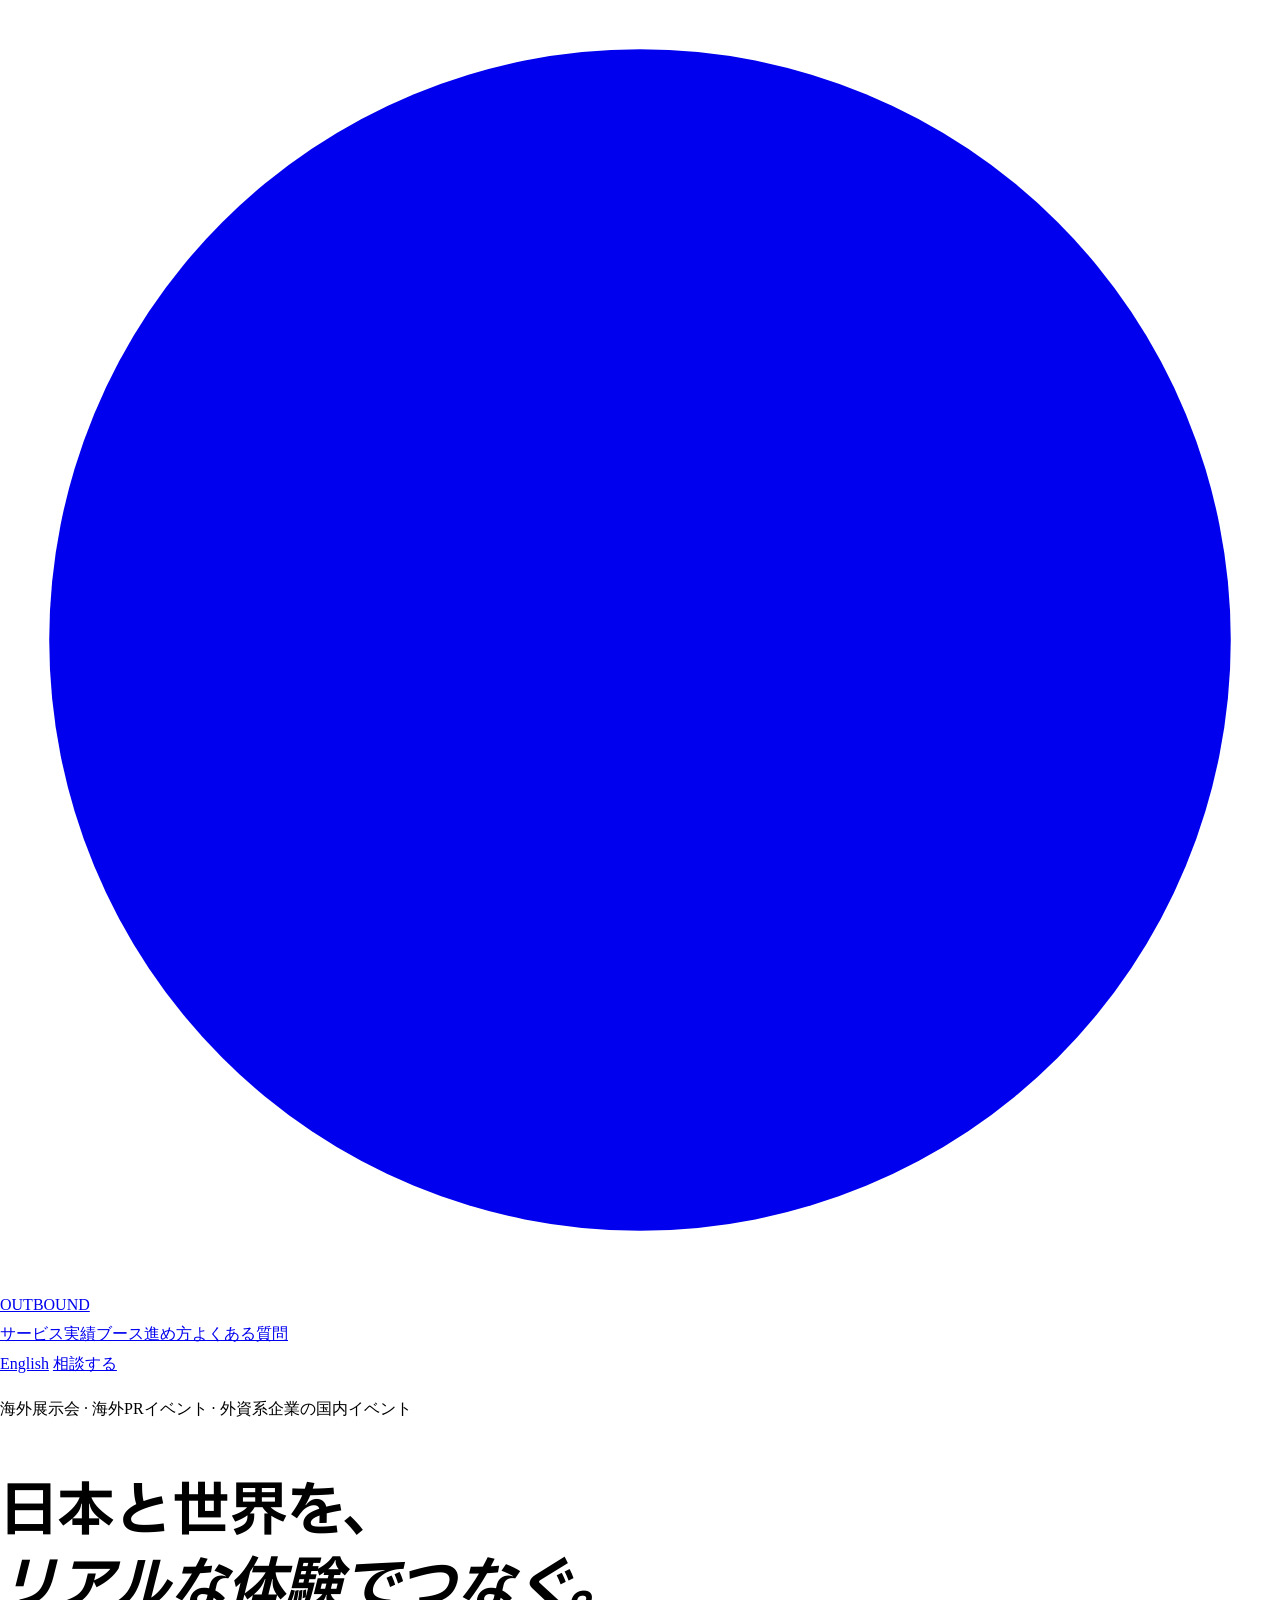
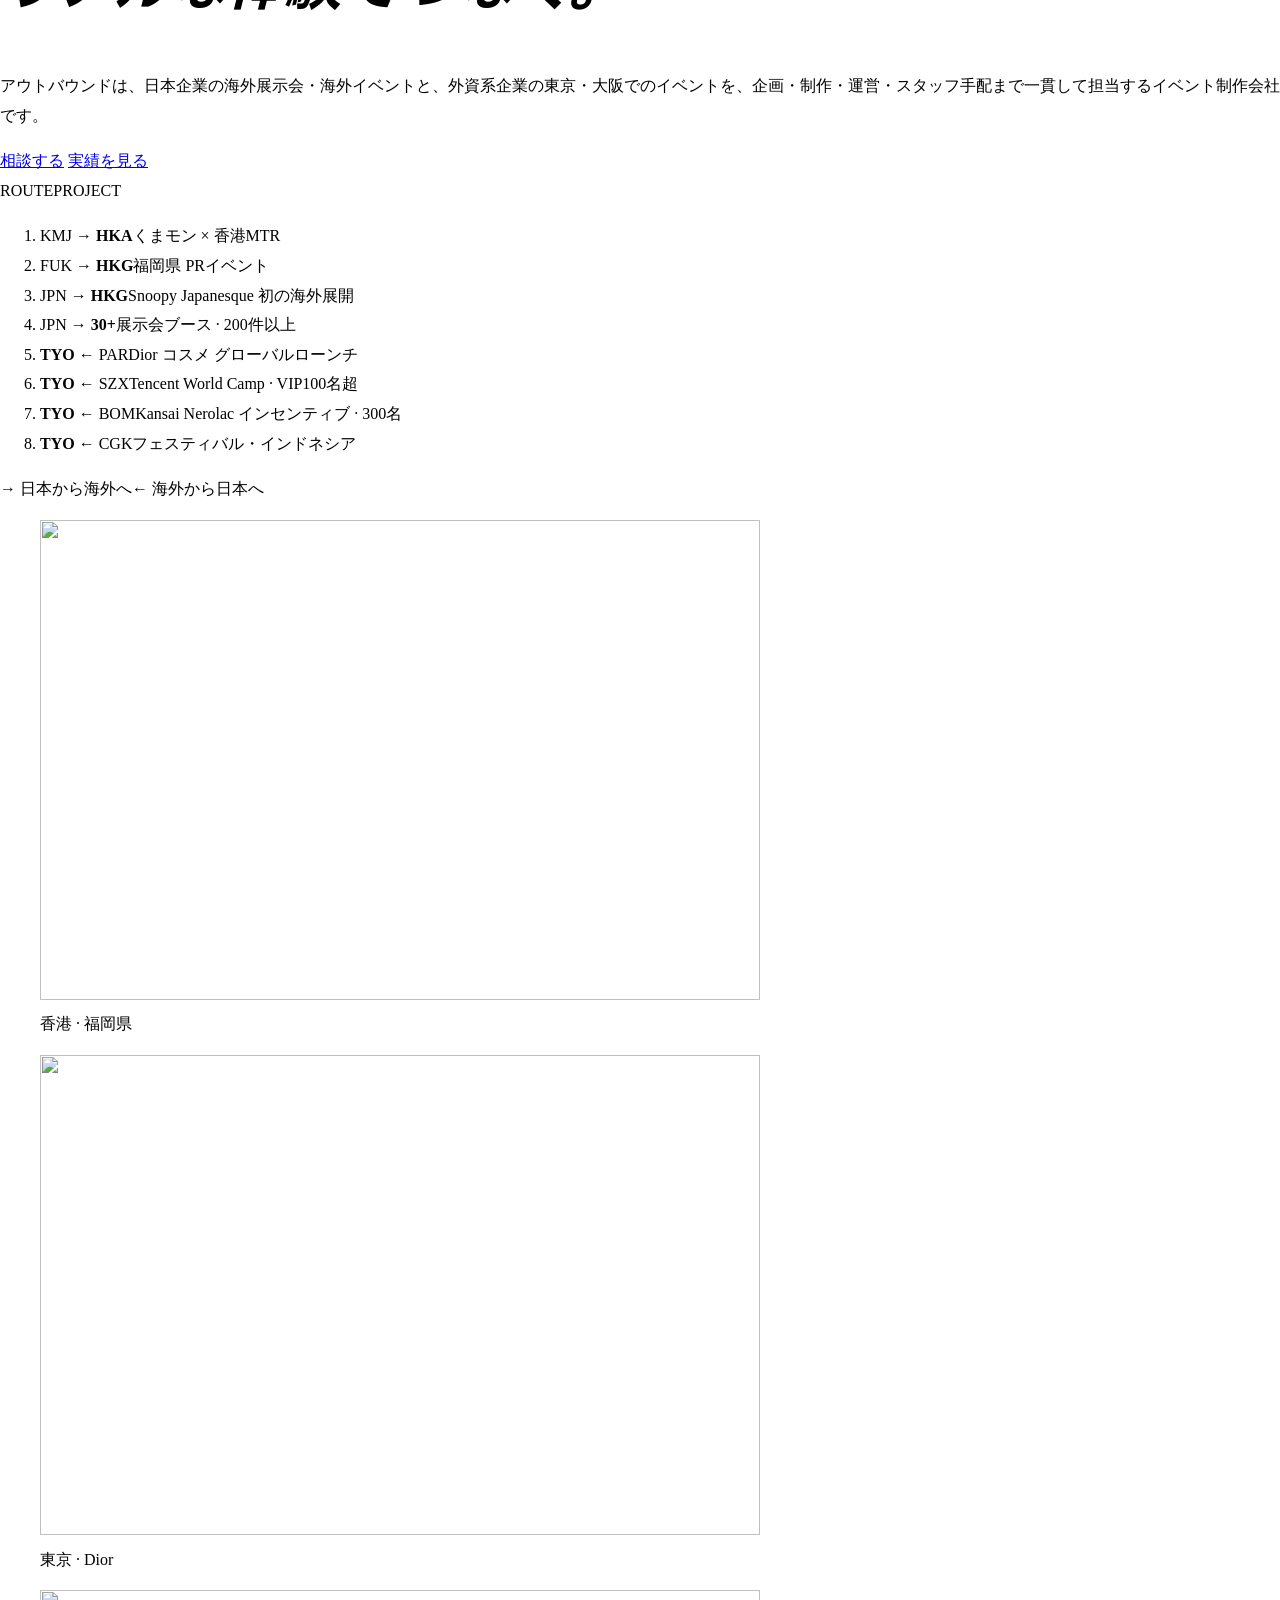
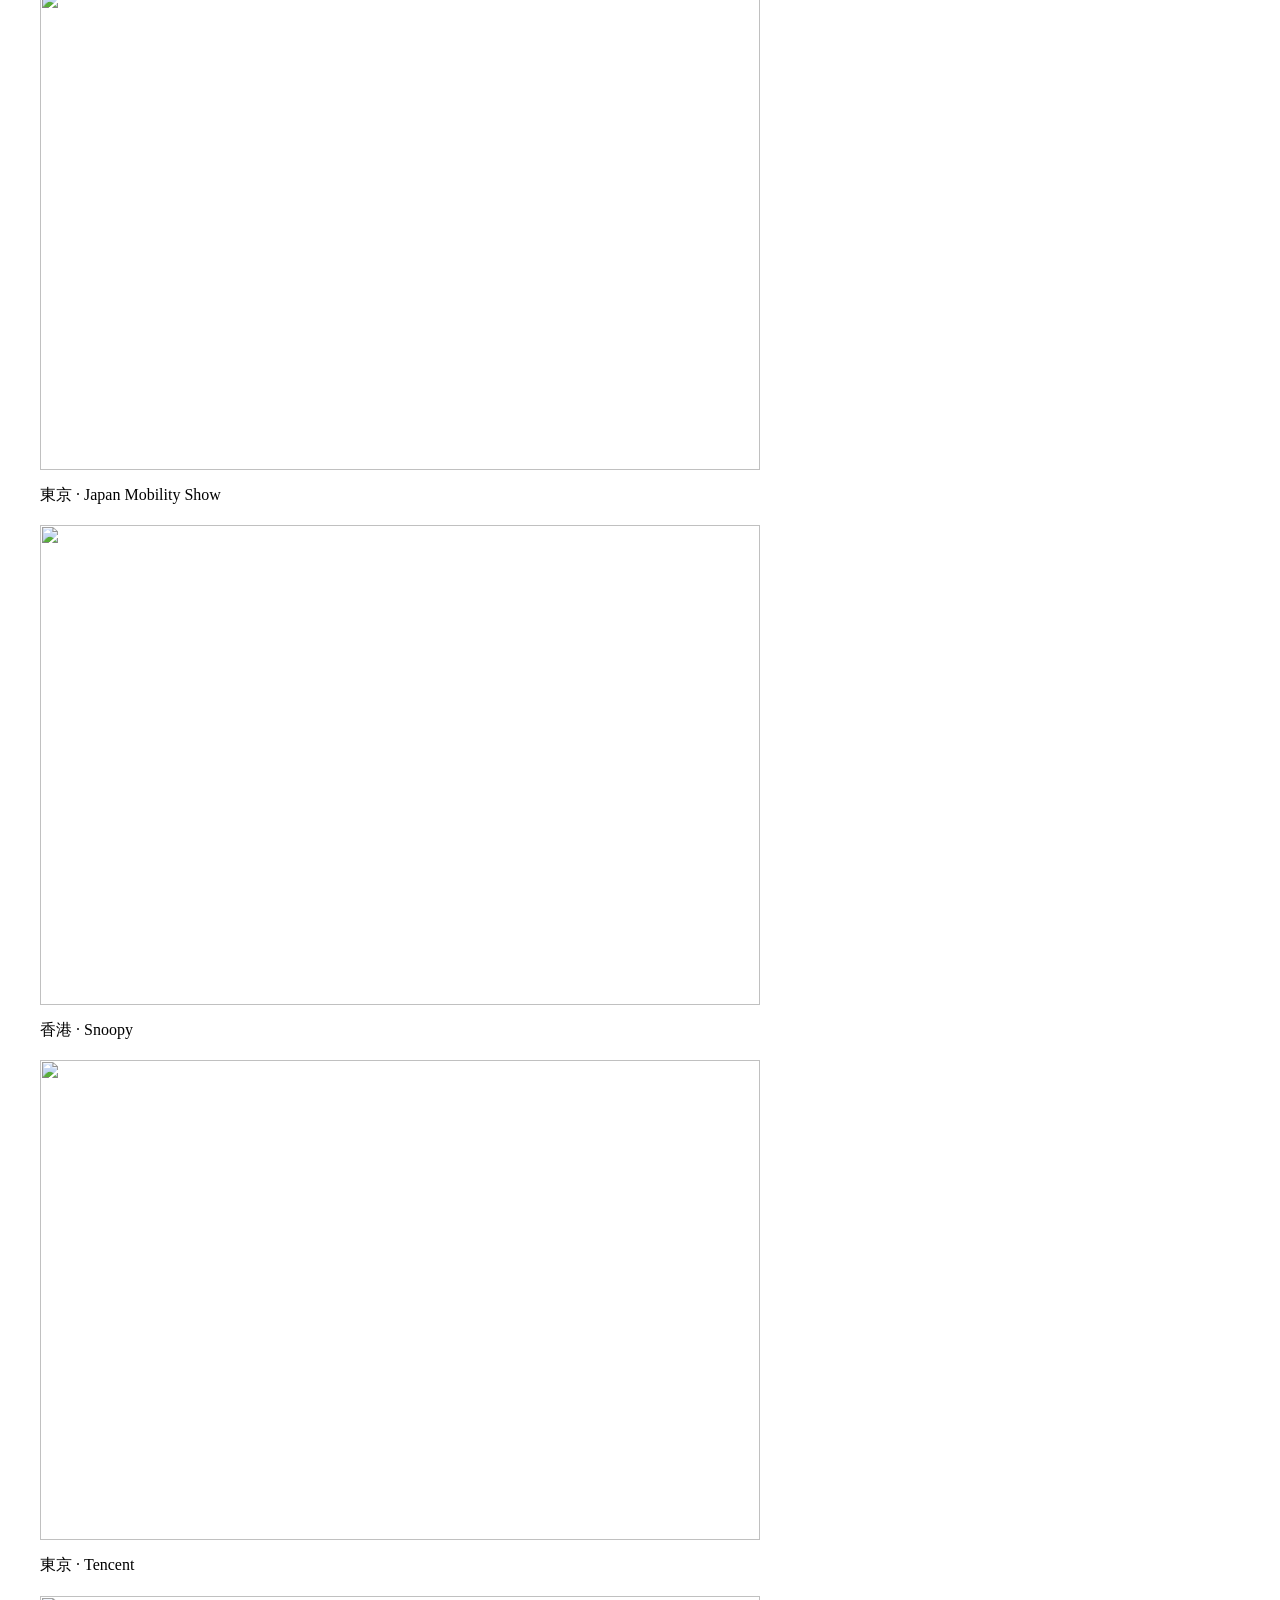
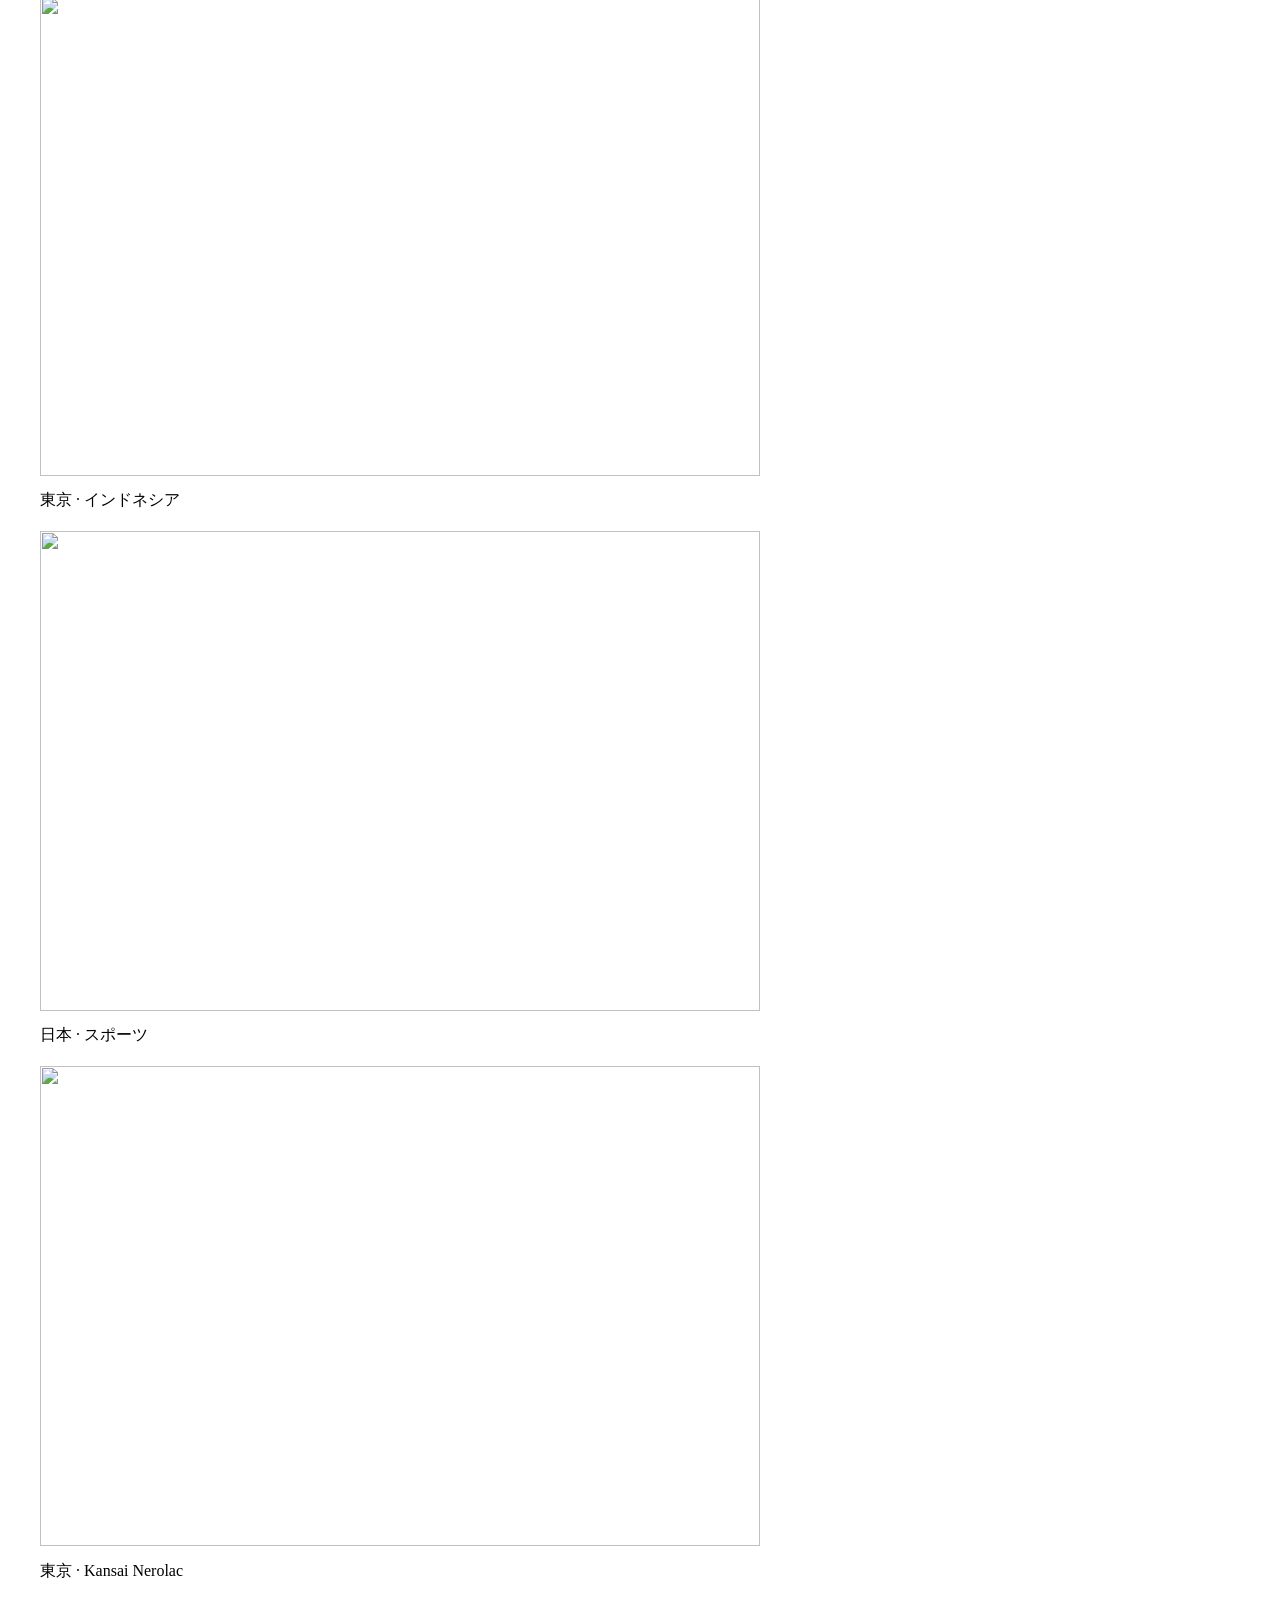
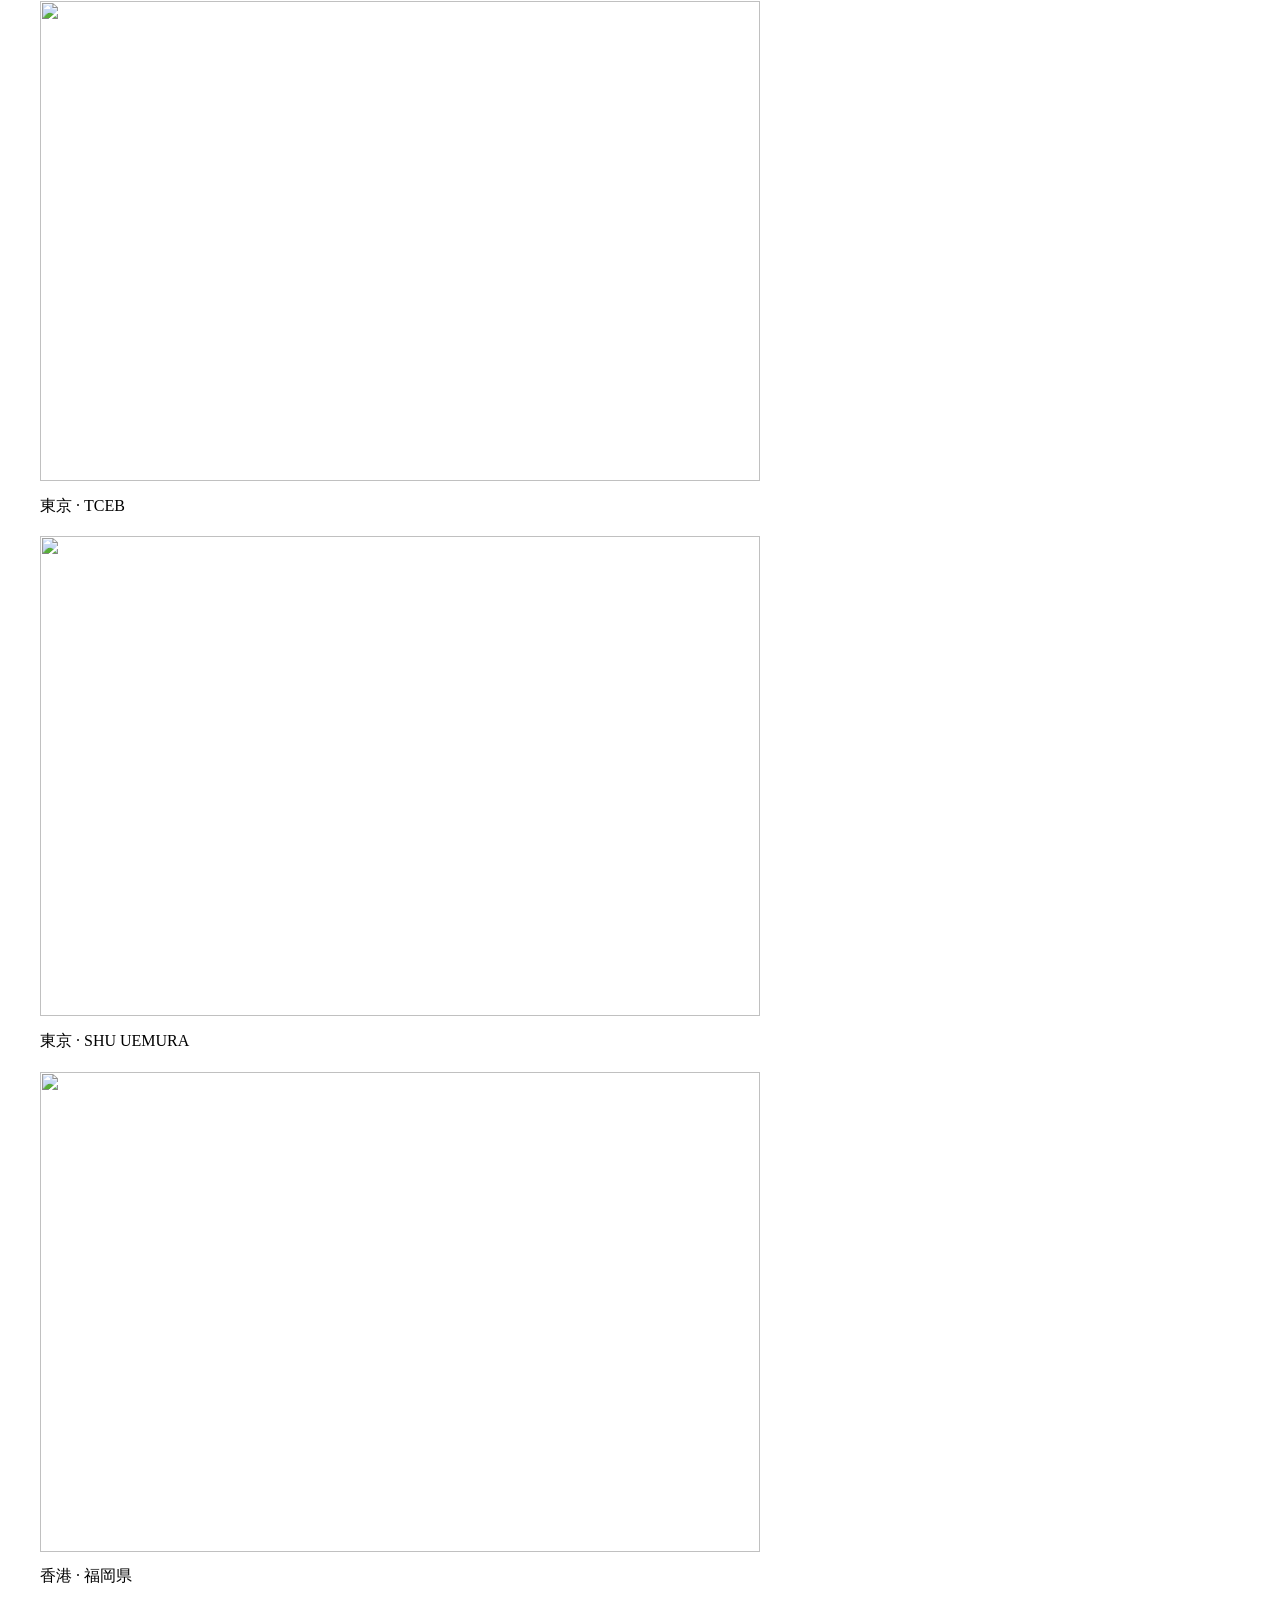
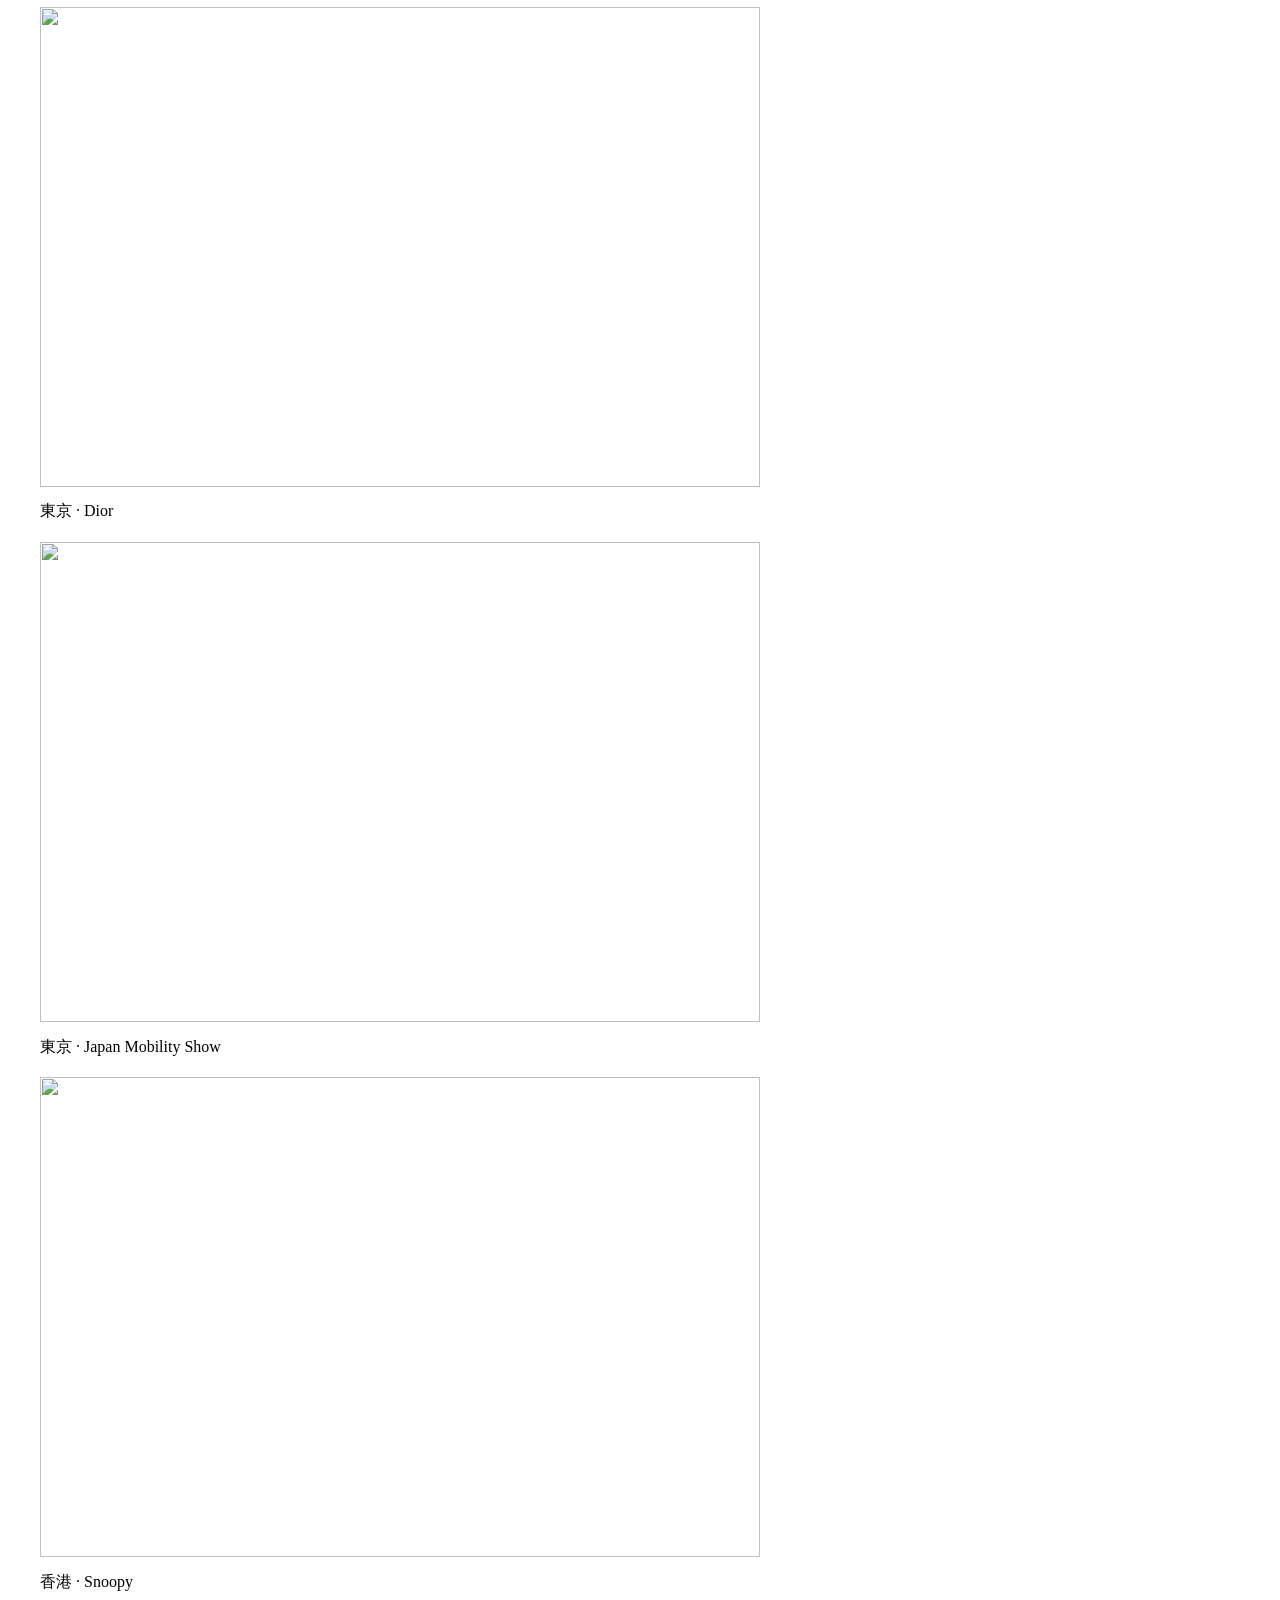
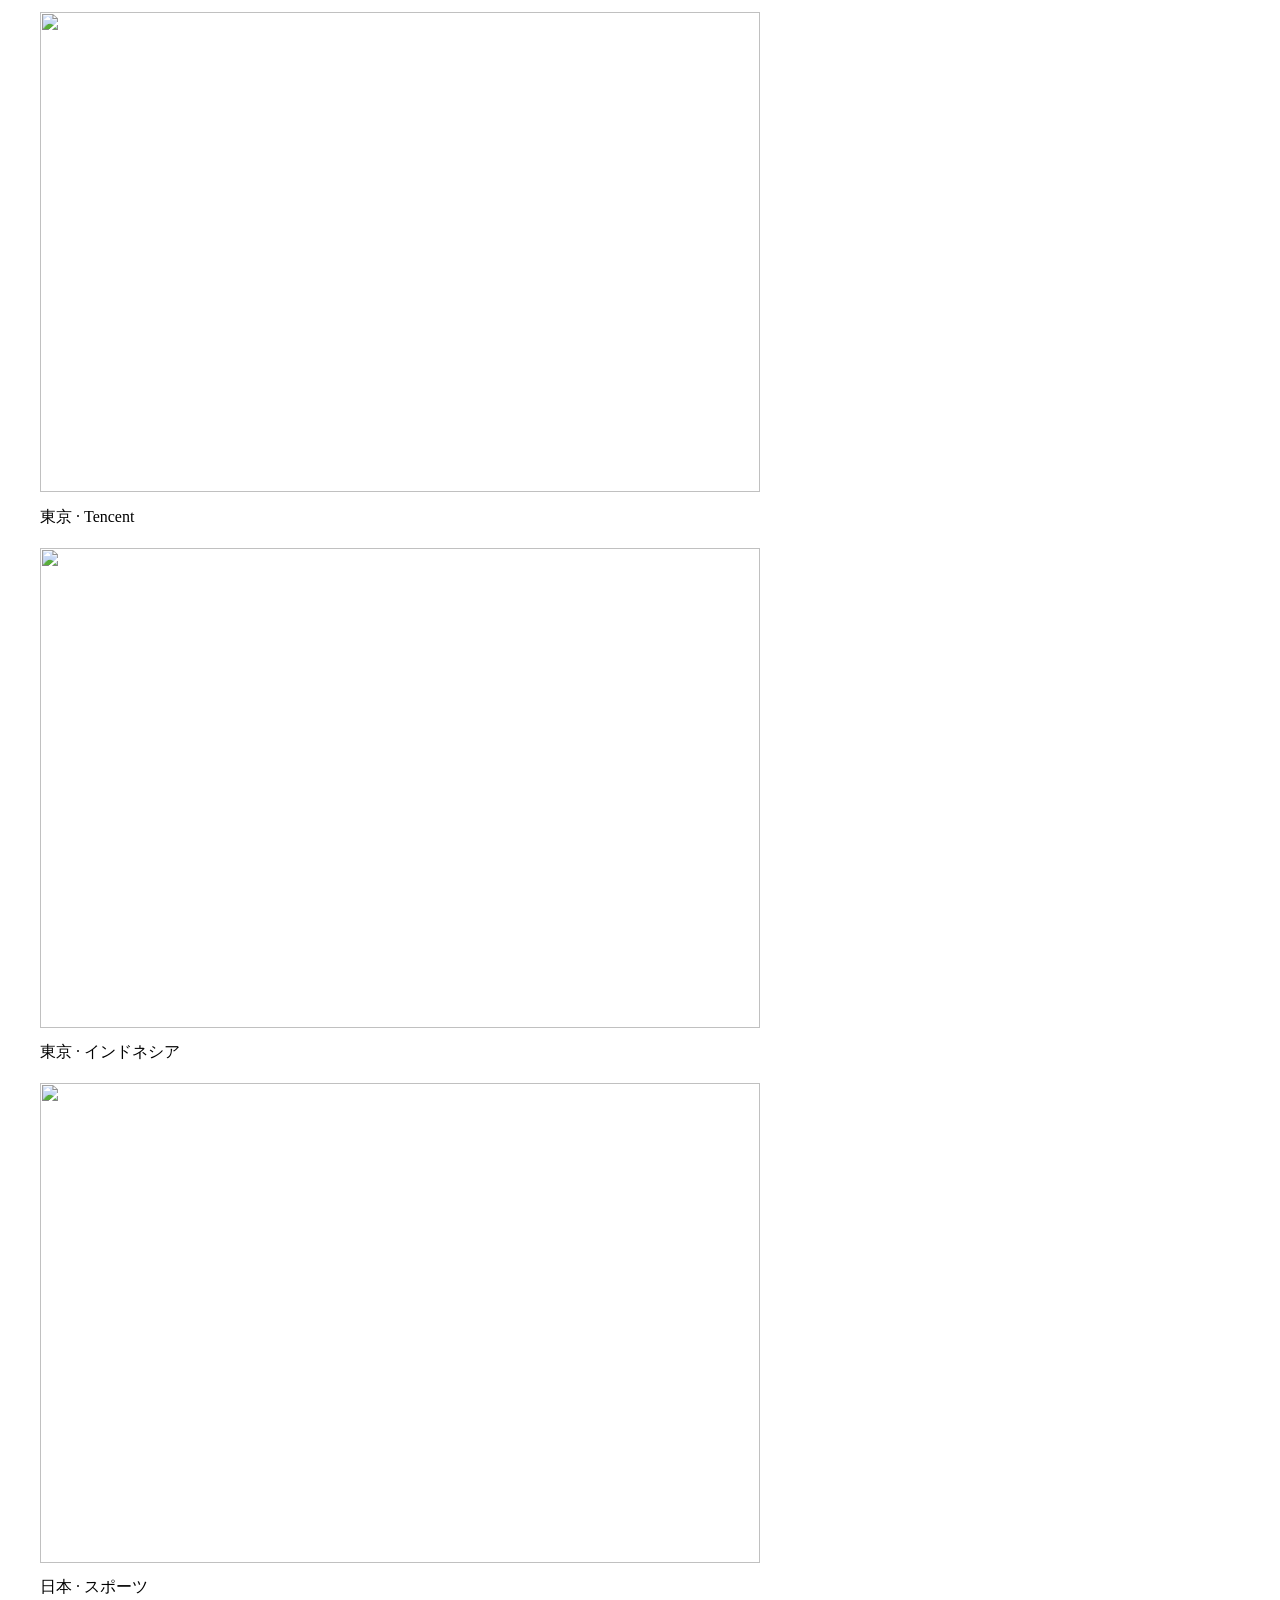
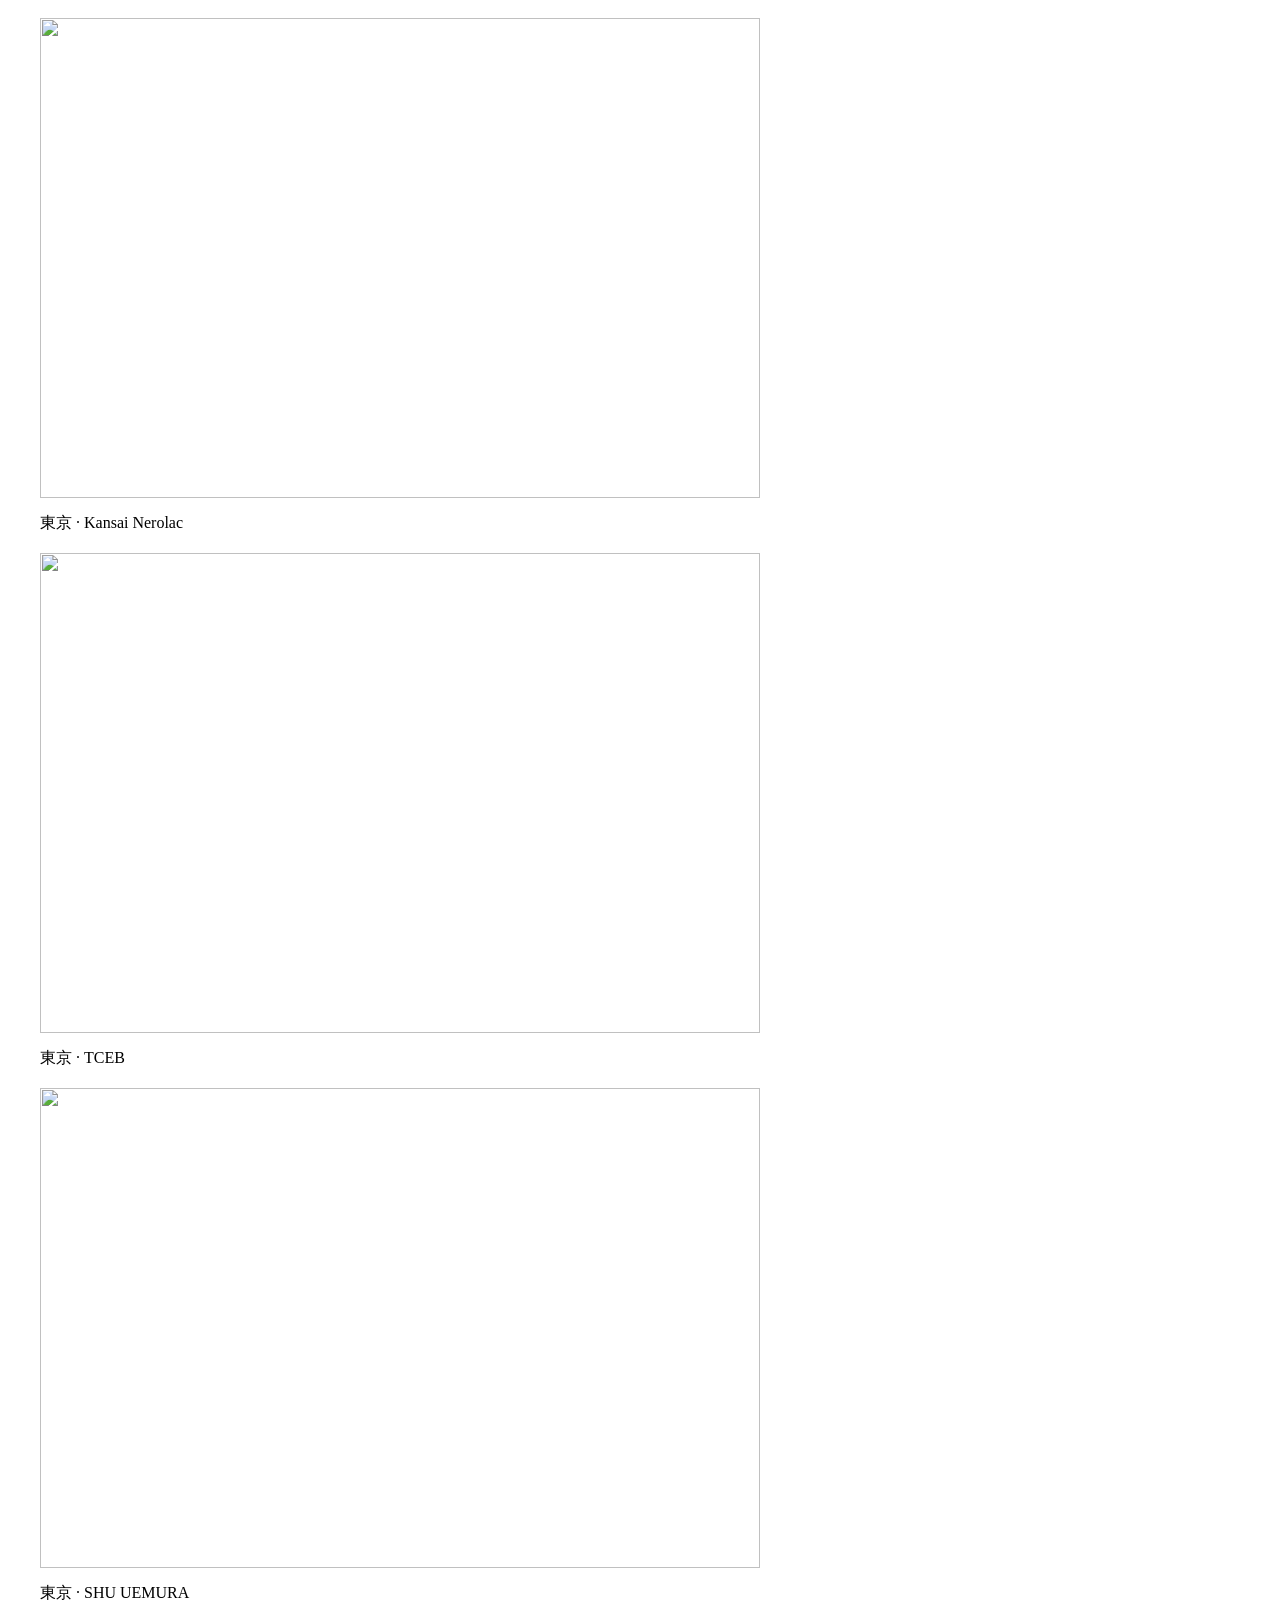
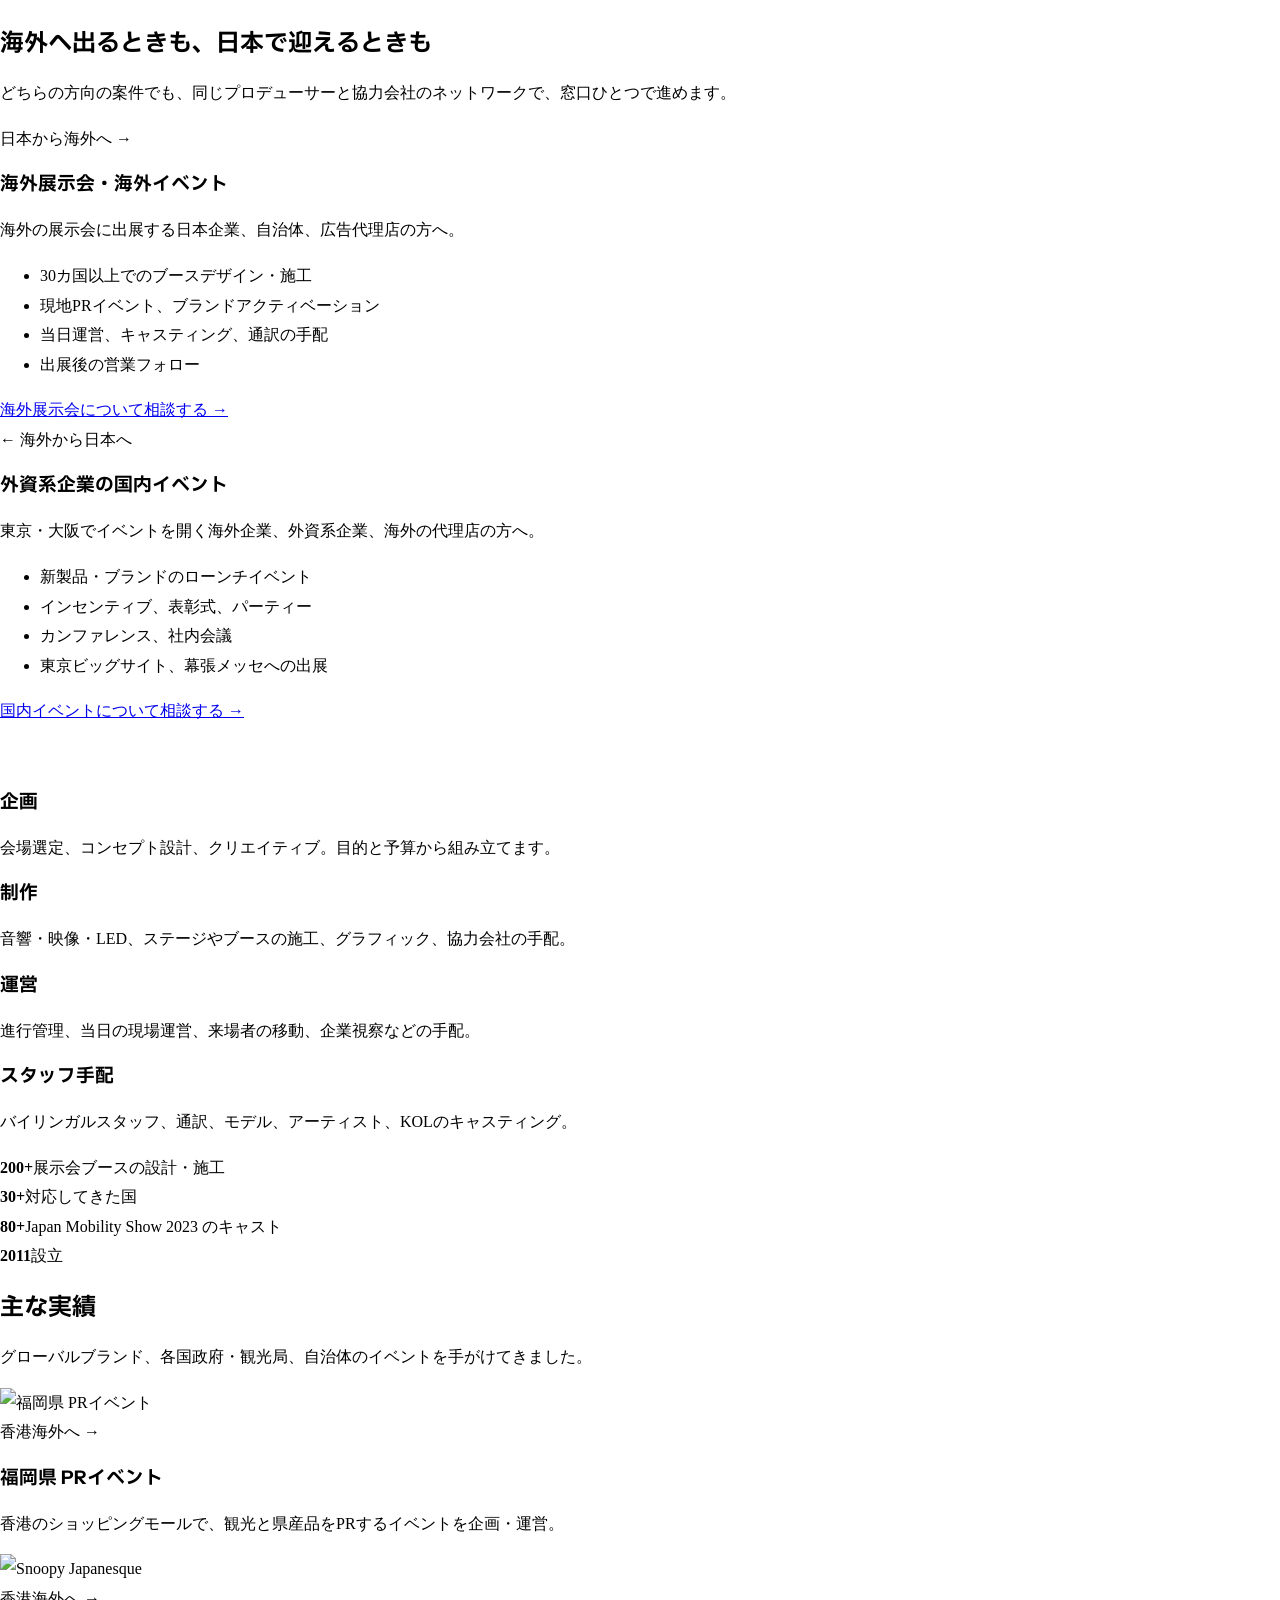
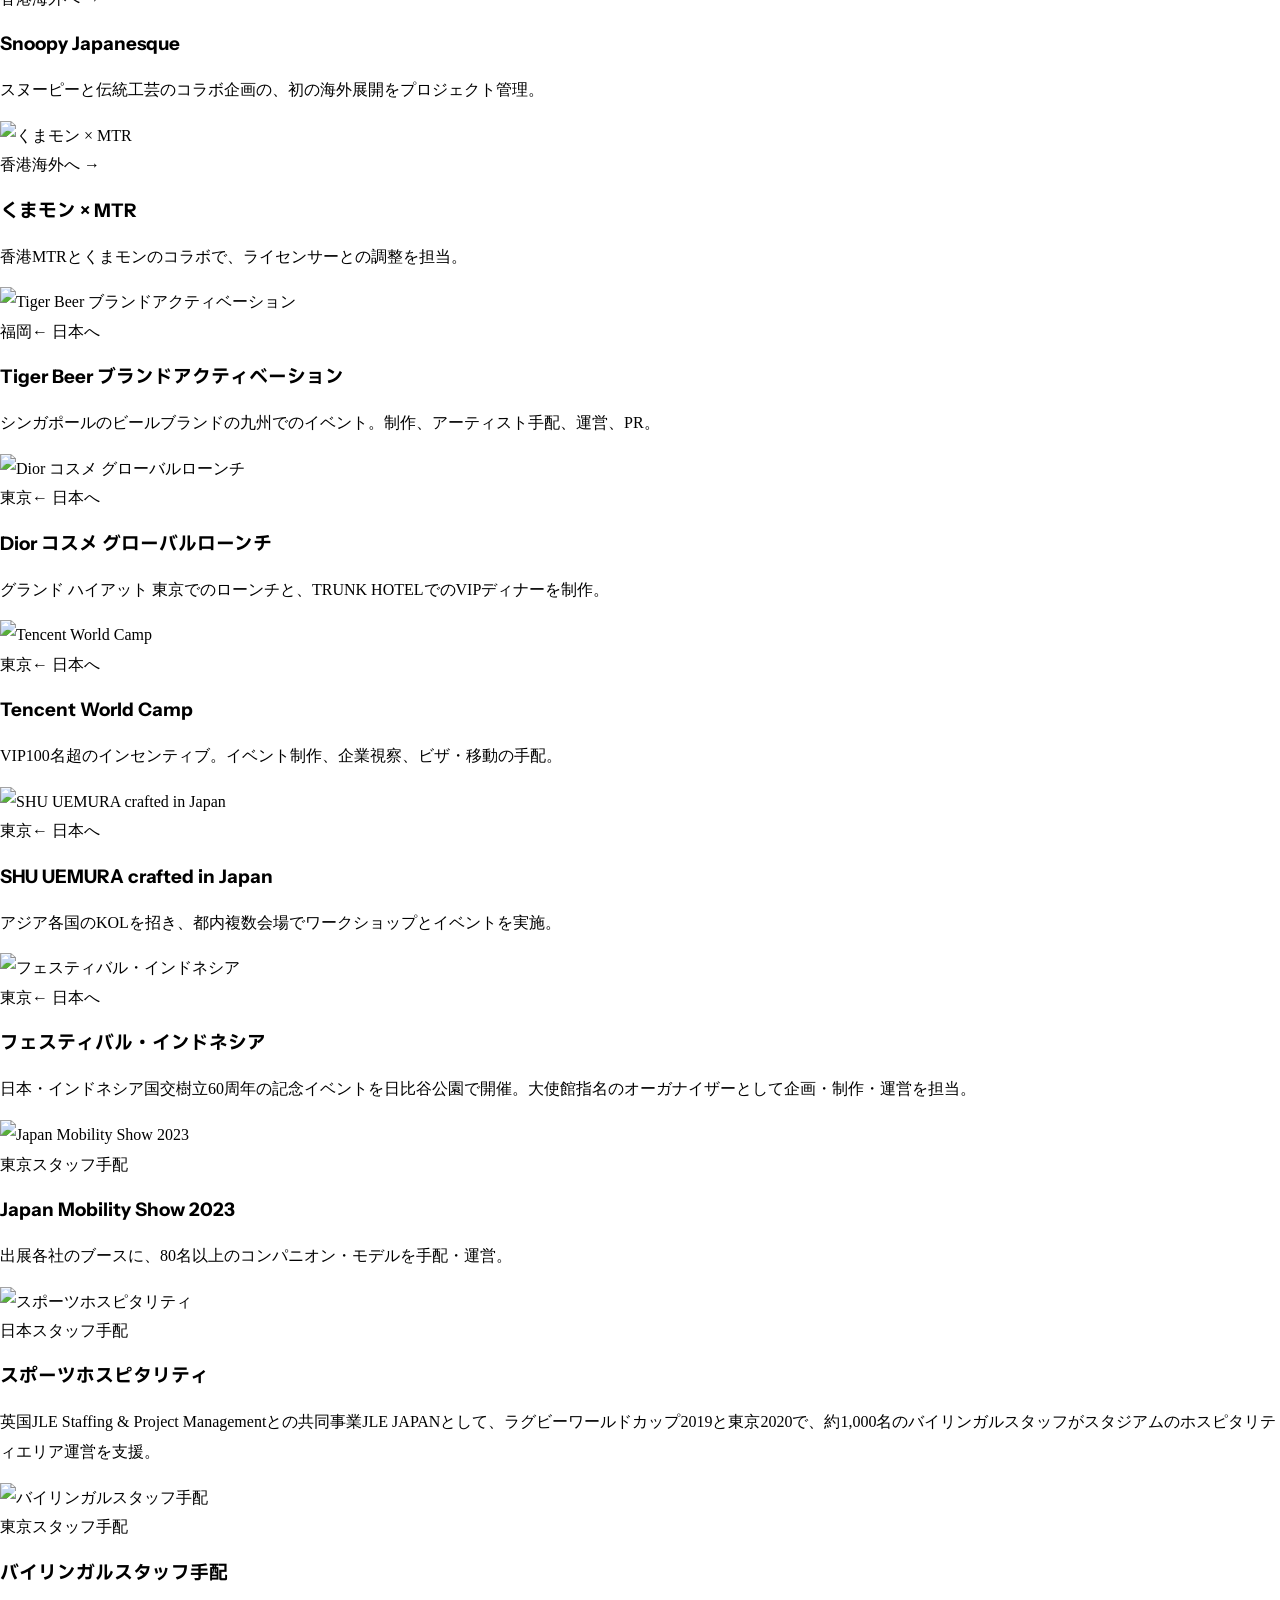
==== site/ja/index.html @ 35d0f84c "Initial import of the renewed out-bounder.com site Co-Authored-By: Claude Opus 5.5 <noreply@anthropi" ====
<!doctype html>
<html lang="ja">
<head>
<meta charset="utf-8">
<meta name="viewport" content="width=device-width, initial-scale=1, viewport-fit=cover">
<title>アウトバウンド｜海外展示会・海外イベントと外資系企業の国内イベント制作</title>
<meta name="description" content="株式会社アウトバウンド（OUTBOUND K.K.）は、日本企業の海外展示会・海外PRイベントと、外資系企業の東京・大阪でのイベントを、企画・制作・運営・スタッフ手配まで一貫して支援します。30カ国以上、200ブース超の施工実績。">
<link rel="alternate" hreflang="ja" href="https://www.out-bounder.com/ja/">
<link rel="alternate" hreflang="en" href="https://www.out-bounder.com/">
<link rel="alternate" hreflang="x-default" href="https://www.out-bounder.com/">
<link rel="preconnect" href="https://fonts.googleapis.com">
<link rel="preconnect" href="https://fonts.gstatic.com" crossorigin>
<link rel="stylesheet" href="https://fonts.googleapis.com/css2?family=Instrument+Sans:wght@400;500;600;700&family=IBM+Plex+Mono:wght@400;600&family=IBM+Plex+Sans+JP:wght@400;500;600;700&display=swap">
<link rel="stylesheet" href="/site.css?v=20261103c">
<link rel="canonical" href="https://www.out-bounder.com/ja/">
<link rel="icon" href="/favicon.svg" type="image/svg+xml">
<meta property="og:type" content="website">
<meta property="og:site_name" content="株式会社アウトバウンド">
<meta property="og:title" content="アウトバウンド｜海外展示会・海外イベントと外資系企業の国内イベント制作">
<meta property="og:description" content="海外展示会・海外PRイベントと、外資系企業の東京・大阪でのイベントを、企画から運営・スタッフ手配まで。">
<meta property="og:url" content="https://www.out-bounder.com/ja/">
<meta property="og:image" content="https://www.out-bounder.com/og.png">
<meta name="twitter:card" content="summary_large_image">
<style>
  :root { padding-top: env(safe-area-inset-top, 0px); padding-bottom: env(safe-area-inset-bottom, 0px); }
  body { margin: 0; line-height: 1.85; }
  h1, h2, h3 { font-family: "Instrument Sans", "IBM Plex Sans JP", sans-serif; font-weight: 700; letter-spacing: 0; line-height: 1.3; }
  .hero h1 { font-size: clamp(32px, 5vw, 58px); letter-spacing: -.01em; word-break: keep-all; overflow-wrap: anywhere; }
  h2 { letter-spacing: 0; }
  img { max-width: 100%; }
</style>
<script type="application/ld+json">
{"@context":"https://schema.org","@graph":[
 {"@type":"Organization","name":"株式会社アウトバウンド","alternateName":"OUTBOUND K.K.","url":"https://www.out-bounder.com/ja/","email":"info@out-bounder.com","foundingDate":"2011-11","founder":{"@type":"Person","name":"伍香 秀真"},
  "address":{"@type":"PostalAddress","streetAddress":"鵠沼松が岡1-21-11","addressLocality":"藤沢市","addressRegion":"神奈川県","addressCountry":"JP"},
  "sameAs":["https://www.facebook.com/outboundkk/","https://www.instagram.com/outboundkk/"],
  "subOrganization":{"@type":"Organization","name":"株式会社WithBlueDMC"}},
 {"@type":"FAQPage","mainEntity":[
  {"@type":"Question","name":"どの国の展示会に対応していますか？","acceptedAnswer":{"@type":"Answer","text":"これまで30カ国以上で200ブース以上を設計・施工してきました。北米、欧州、中国、東南アジア、インドなど、現地パートナーと組んで対応します。"}},
  {"@type":"Question","name":"ブース施工だけの依頼もできますか？","acceptedAnswer":{"@type":"Answer","text":"できます。施工のみ、運営やスタッフ手配のみといった部分的なご依頼も承ります。"}},
  {"@type":"Question","name":"外資系企業の日本国内イベントにも対応していますか？","acceptedAnswer":{"@type":"Answer","text":"はい。海外本社とは英語で、国内の会場や協力会社とは日本語でやり取りし、東京・大阪を中心に企画から当日運営まで担当します。"}},
  {"@type":"Question","name":"バイリンガルスタッフだけの手配はできますか？","acceptedAnswer":{"@type":"Answer","text":"できます。Japan Mobility Show 2023では80名以上のコンパニオン・モデルを手配・運営しました。"}}]}
]}
</script>
</head>
<body>
<header class="site-head">
  <div class="wrap">
    <a class="logo" href="/ja/" aria-label="アウトバウンド トップ">
      <svg viewBox="0 0 26 26" aria-hidden="true"><circle cx="13" cy="13" r="12" fill="currentColor"/><path d="M15.5 5.5 10.5 14" stroke="var(--paper)" stroke-width="3" stroke-linecap="round"/></svg>
      OUTBOUND
    </a>
    <nav class="nav" aria-label="メイン">
      <a href="#services">サービス</a><a href="#work">実績</a><a href="#stands">ブース</a><a href="#process">進め方</a><a href="#faq">よくある質問</a>
    </nav>
    <a class="lang" href="/" hreflang="en" lang="en">English</a>
    <a class="btn" href="#contact">相談する</a>
  </div>
</header>

<main>
  <section class="hero">
    <div class="wrap">
      <div>
        <p class="eyebrow">海外展示会 · 海外PRイベント · 外資系企業の国内イベント</p>
        <h1>日本と世界を、<br><em>リアルな<wbr>体験で<wbr>つなぐ。</em></h1>
        <p class="lead">アウトバウンドは、日本企業の海外展示会・海外イベントと、外資系企業の東京・大阪でのイベントを、企画・制作・運営・スタッフ手配まで一貫して担当するイベント制作会社です。</p>
        <div class="ctas">
          <a class="btn" href="#contact">相談する</a>
          <a class="btn ghost" href="#work">実績を見る</a>
        </div>
      </div>
      <div class="board" role="table" aria-label="主な実績のルート">
        <div class="board-head" role="row"><span role="columnheader">ROUTE</span><span role="columnheader">PROJECT</span></div>
        <ol>
          <li role="row"><span class="route out" role="cell">KMJ → <b>HKG</b></span><span class="proj" role="cell">くまモン × 香港MTR</span></li>
          <li role="row"><span class="route out" role="cell">FUK → <b>HKG</b></span><span class="proj" role="cell">福岡県 PRイベント</span></li>
          <li role="row"><span class="route out" role="cell">JPN → <b>HKG</b></span><span class="proj" role="cell">Snoopy Japanesque 初の海外展開</span></li>
          <li role="row"><span class="route out" role="cell">JPN → <b>30+</b></span><span class="proj" role="cell">展示会ブース <span>· 200件以上</span></span></li>
          <li role="row"><span class="route in" role="cell"><b>TYO</b> ← PAR</span><span class="proj" role="cell">Dior コスメ グローバルローンチ</span></li>
          <li role="row"><span class="route in" role="cell"><b>TYO</b> ← SZX</span><span class="proj" role="cell">Tencent World Camp <span>· VIP100名超</span></span></li>
          <li role="row"><span class="route in" role="cell"><b>TYO</b> ← BOM</span><span class="proj" role="cell">Kansai Nerolac インセンティブ <span>· 300名</span></span></li>
          <li role="row"><span class="route in" role="cell"><b>TYO</b> ← CGK</span><span class="proj" role="cell">フェスティバル・インドネシア</span></li>
        </ol>
        <div class="board-legend"><span class="out">→ 日本から海外へ</span><span class="in">← 海外から日本へ</span></div>
      </div>
    </div>
      <div class="reel-wrap" aria-hidden="true"><div class="reel"><figure><img src="/img/fukuoka-hk.webp" alt="" width="720" height="480"><figcaption>香港 · 福岡県</figcaption></figure><figure><img src="/img/dior.webp" alt="" width="720" height="480"><figcaption>東京 · Dior</figcaption></figure><figure><img src="/img/mobility-show.webp" alt="" width="720" height="480"><figcaption>東京 · Japan Mobility Show</figcaption></figure><figure><img src="/img/snoopy-hk.webp" alt="" width="720" height="480"><figcaption>香港 · Snoopy</figcaption></figure><figure><img src="/img/tencent.webp" alt="" width="720" height="480"><figcaption>東京 · Tencent</figcaption></figure><figure><img src="/img/festival-indonesia.webp" alt="" width="720" height="480"><figcaption>東京 · インドネシア</figcaption></figure><figure><img src="/img/sports-hospitality.webp" alt="" width="720" height="480"><figcaption>日本 · スポーツ</figcaption></figure><figure><img src="/img/nerolac.webp" alt="" width="720" height="480"><figcaption>東京 · Kansai Nerolac</figcaption></figure><figure><img src="/img/thailand-connect.webp" alt="" width="720" height="480"><figcaption>東京 · TCEB</figcaption></figure><figure><img src="/img/shu-uemura.webp" alt="" width="720" height="480"><figcaption>東京 · SHU UEMURA</figcaption></figure><figure><img src="/img/fukuoka-hk.webp" alt="" width="720" height="480"><figcaption>香港 · 福岡県</figcaption></figure><figure><img src="/img/dior.webp" alt="" width="720" height="480"><figcaption>東京 · Dior</figcaption></figure><figure><img src="/img/mobility-show.webp" alt="" width="720" height="480"><figcaption>東京 · Japan Mobility Show</figcaption></figure><figure><img src="/img/snoopy-hk.webp" alt="" width="720" height="480"><figcaption>香港 · Snoopy</figcaption></figure><figure><img src="/img/tencent.webp" alt="" width="720" height="480"><figcaption>東京 · Tencent</figcaption></figure><figure><img src="/img/festival-indonesia.webp" alt="" width="720" height="480"><figcaption>東京 · インドネシア</figcaption></figure><figure><img src="/img/sports-hospitality.webp" alt="" width="720" height="480"><figcaption>日本 · スポーツ</figcaption></figure><figure><img src="/img/nerolac.webp" alt="" width="720" height="480"><figcaption>東京 · Kansai Nerolac</figcaption></figure><figure><img src="/img/thailand-connect.webp" alt="" width="720" height="480"><figcaption>東京 · TCEB</figcaption></figure><figure><img src="/img/shu-uemura.webp" alt="" width="720" height="480"><figcaption>東京 · SHU UEMURA</figcaption></figure></div></div>
  </section>

  <section id="services" class="rule">
    <div class="wrap">
      <div class="sec-head">
        <h2>海外へ出るときも、日本で迎えるときも</h2>
        <p>どちらの方向の案件でも、同じプロデューサーと協力会社のネットワークで、窓口ひとつで進めます。</p>
      </div>
      <div class="doors">
        <article class="door">
          <span class="dir">日本から海外へ →</span>
          <h3>海外展示会・海外イベント</h3>
          <p>海外の展示会に出展する日本企業、自治体、広告代理店の方へ。</p>
          <ul>
            <li>30カ国以上でのブースデザイン・施工</li>
            <li>現地PRイベント、ブランドアクティベーション</li>
            <li>当日運営、キャスティング、通訳の手配</li>
            <li>出展後の営業フォロー</li>
          </ul>
          <a class="more" href="#contact">海外展示会について相談する →</a>
        </article>
        <article class="door">
          <span class="dir">← 海外から日本へ</span>
          <h3>外資系企業の国内イベント</h3>
          <p>東京・大阪でイベントを開く海外企業、外資系企業、海外の代理店の方へ。</p>
          <ul>
            <li>新製品・ブランドのローンチイベント</li>
            <li>インセンティブ、表彰式、パーティー</li>
            <li>カンファレンス、社内会議</li>
            <li>東京ビッグサイト、幕張メッセへの出展</li>
          </ul>
          <a class="more" href="#contact">国内イベントについて相談する →</a>
        </article>
      </div>

      <div class="caps" style="margin-top:64px">
        <div class="cap"><h3>企画</h3><p>会場選定、コンセプト設計、クリエイティブ。目的と予算から組み立てます。</p></div>
        <div class="cap"><h3>制作</h3><p>音響・映像・LED、ステージやブースの施工、グラフィック、協力会社の手配。</p></div>
        <div class="cap"><h3>運営</h3><p>進行管理、当日の現場運営、来場者の移動、企業視察などの手配。</p></div>
        <div class="cap"><h3>スタッフ手配</h3><p>バイリンガルスタッフ、通訳、モデル、アーティスト、KOLのキャスティング。</p></div>
      </div>

      <div class="figures">
        <div class="fig"><b>200+</b><span>展示会ブースの設計・施工</span></div>
        <div class="fig"><b>30+</b><span>対応してきた国</span></div>
        <div class="fig"><b>80+</b><span>Japan Mobility Show 2023 のキャスト</span></div>
        <div class="fig"><b>2011</b><span>設立</span></div>
      </div>
    </div>
  </section>

  <section id="work" class="rule">
    <div class="wrap">
      <div class="sec-head">
        <h2>主な実績</h2>
        <p>グローバルブランド、各国政府・観光局、自治体のイベントを手がけてきました。</p>
      </div>
      <div class="work">
        <article class="case feature"><img src="/img/fukuoka-hk.webp" alt="福岡県 PRイベント" width="720" height="480" loading="lazy"><div class="meta"><span>香港</span><span class="out">海外へ →</span></div><h3>福岡県 PRイベント</h3><p>香港のショッピングモールで、観光と県産品をPRするイベントを企画・運営。</p></article>
        <article class="case"><img src="/img/snoopy-hk.webp" alt="Snoopy Japanesque" width="720" height="480" loading="lazy"><div class="meta"><span>香港</span><span class="out">海外へ →</span></div><h3>Snoopy Japanesque</h3><p>スヌーピーと伝統工芸のコラボ企画の、初の海外展開をプロジェクト管理。</p></article>
        <article class="case"><img src="/img/kumamon-mtr.webp" alt="くまモン × MTR" width="720" height="480" loading="lazy"><div class="meta"><span>香港</span><span class="out">海外へ →</span></div><h3>くまモン × MTR</h3><p>香港MTRとくまモンのコラボで、ライセンサーとの調整を担当。</p></article>
        <article class="case"><img src="/img/tiger-beer.webp" alt="Tiger Beer ブランドアクティベーション" width="720" height="480" loading="lazy"><div class="meta"><span>福岡</span><span class="in">← 日本へ</span></div><h3>Tiger Beer ブランドアクティベーション</h3><p>シンガポールのビールブランドの九州でのイベント。制作、アーティスト手配、運営、PR。</p></article>
        <article class="case"><img src="/img/dior.webp" alt="Dior コスメ グローバルローンチ" width="720" height="480" loading="lazy"><div class="meta"><span>東京</span><span class="in">← 日本へ</span></div><h3>Dior コスメ グローバルローンチ</h3><p>グランド ハイアット 東京でのローンチと、TRUNK HOTELでのVIPディナーを制作。</p></article>
        <article class="case"><img src="/img/tencent.webp" alt="Tencent World Camp" width="720" height="480" loading="lazy"><div class="meta"><span>東京</span><span class="in">← 日本へ</span></div><h3>Tencent World Camp</h3><p>VIP100名超のインセンティブ。イベント制作、企業視察、ビザ・移動の手配。</p></article>
        <article class="case"><img src="/img/shu-uemura.webp" alt="SHU UEMURA crafted in Japan" width="720" height="480" loading="lazy"><div class="meta"><span>東京</span><span class="in">← 日本へ</span></div><h3>SHU UEMURA crafted in Japan</h3><p>アジア各国のKOLを招き、都内複数会場でワークショップとイベントを実施。</p></article>
        <article class="case"><img src="/img/festival-indonesia.webp" alt="フェスティバル・インドネシア" width="720" height="480" loading="lazy"><div class="meta"><span>東京</span><span class="in">← 日本へ</span></div><h3>フェスティバル・インドネシア</h3><p>日本・インドネシア国交樹立60周年の記念イベントを日比谷公園で開催。大使館指名のオーガナイザーとして企画・制作・運営を担当。</p></article>
        <article class="case"><img src="/img/mobility-show.webp" alt="Japan Mobility Show 2023" width="720" height="480" loading="lazy"><div class="meta"><span>東京</span><span class="in">スタッフ手配</span></div><h3>Japan Mobility Show 2023</h3><p>出展各社のブースに、80名以上のコンパニオン・モデルを手配・運営。</p></article>
        <article class="case"><img src="/img/sports-hospitality.webp" alt="スポーツホスピタリティ" width="720" height="480" loading="lazy"><div class="meta"><span>日本</span><span class="in">スタッフ手配</span></div><h3>スポーツホスピタリティ</h3><p>英国JLE Staffing &amp; Project Managementとの共同事業JLE JAPANとして、ラグビーワールドカップ2019と東京2020で、約1,000名のバイリンガルスタッフがスタジアムのホスピタリティエリア運営を支援。</p></article>
        <article class="case"><img src="/img/staffing.webp" alt="バイリンガルスタッフ手配" width="720" height="480" loading="lazy"><div class="meta"><span>東京</span><span class="in">スタッフ手配</span></div><h3>バイリンガルスタッフ手配</h3><p>イベント・展示会に、バイリンガルを中心としたコンパニオン・モデル・プロモーターを手配し、現場まで管理。</p></article>
      </div>
      <div class="clients" aria-label="主な取引先">
        <span>Dior</span><span>Tencent</span><span>アリババグループ</span><span>パナソニック</span><span>TOTO</span><span>Indeed</span><span>電通</span><span>ADK</span><span>博報堂</span><span>Havas</span><span>DNP</span><span>京楽産業</span><span>日立化成</span><span>インドネシア大使館</span><span>タイ国政府 TCEB</span><span>福岡県</span>
      </div>
    </div>
  </section>

  <section id="stands" class="rule">
    <div class="wrap">
      <div class="sec-head">
        <h2>世界30カ国以上で、200ブース以上</h2>
        <p>デザイン・設計から施工、会期中の運営、撤去まで一貫して担当します。社内デザイナーと各国の施工パートナーで、予算・スケジュール・品質をまとめて管理します。</p>
      </div>
      <div class="stands" id="stands-grid"><figure class="stand big"><img src="/img/booth-hongkong.webp" alt="香港の展示会ブース" loading="lazy"><figcaption>香港</figcaption></figure><figure class="stand"><img src="/img/booth-paris.webp" alt="パリの展示会ブース" loading="lazy"><figcaption>パリ</figcaption></figure><figure class="stand"><img src="/img/booth-kyoraku.webp" alt="展示会ブース" loading="lazy"><figcaption>xxx</figcaption></figure><figure class="stand"><img src="/img/booth-saopaulo.webp" alt="サンパウロの展示会ブース" loading="lazy"><figcaption>サンパウロ</figcaption></figure><figure class="stand"><img src="/img/booth-macau.webp" alt="マカオの展示会ブース" loading="lazy"><figcaption>マカオ</figcaption></figure><figure class="stand"><img src="/img/booth-c2.webp" alt="展示会ブース" loading="lazy"><figcaption>xxx</figcaption></figure><figure class="stand"><img src="/img/booth-tokyo.webp" alt="東京の展示会ブース" loading="lazy"><figcaption>東京</figcaption></figure><figure class="stand"><img src="/img/booth-c3.webp" alt="展示会ブース" loading="lazy"><figcaption>xxx</figcaption></figure><figure class="stand"><img src="/img/booth-c4.webp" alt="展示会ブース" loading="lazy"><figcaption>xxx</figcaption></figure><figure class="stand extra"><img src="/img/booth-munich.webp" alt="ミュンヘンの展示会ブース" loading="lazy"><figcaption>ミュンヘン</figcaption></figure><figure class="stand extra"><img src="/img/booth-newyork.webp" alt="ニューヨークの展示会ブース" loading="lazy"><figcaption>ニューヨーク</figcaption></figure><figure class="stand extra"><img src="/img/booth-vancouver.webp" alt="バンクーバーの展示会ブース" loading="lazy"><figcaption>バンクーバー</figcaption></figure></div>
      <div class="stands-foot"><button type="button" class="stands-more" id="stands-more" aria-controls="stands-grid" aria-expanded="false" data-less="閉じる">ブースをもっと見る</button>
      <a class="stands-cta" href="#contact">展示会ブースについて相談する →</a></div>
    </div>
  </section>

  <section id="process" class="rule">
    <div class="wrap">
      <div class="sec-head"><h2>ご依頼から本番までの流れ</h2><p>最初のご相談から報告まで、同じ担当者が伴走します。</p></div>
      <ol class="steps">
        <li><h3>ヒアリング</h3><p>目的、対象、開催地、時期、予算感をうかがいます。</p></li>
        <li><h3>ご提案</h3><p>コンセプト、会場案、項目別のお見積もり。</p></li>
        <li><h3>制作</h3><p>協力会社、デザイン、キャスティングの手配と進行。</p></li>
        <li><h3>本番</h3><p>当社スタッフが現場と進行を管理します。</p></li>
        <li><h3>報告</h3><p>写真と結果をまとめ、次回に生かします。</p></li>
      </ol>
    </div>
  </section>

  <section id="faq" class="rule">
    <div class="wrap">
      <div class="sec-head"><h2>よくある質問</h2><p></p></div>
      <div class="faq">
        <details open><summary>どの国の展示会に対応していますか？</summary><p>これまで30カ国以上で200ブース以上を設計・施工してきました。北米、欧州、中国、東南アジア、インドなど、現地パートナーと組んで対応します。</p></details>
        <details><summary>ブース施工だけの依頼もできますか？</summary><p>できます。施工のみ、運営やスタッフ手配のみといった部分的なご依頼も承ります。</p></details>
        <details><summary>外資系企業の日本国内イベントにも対応していますか？</summary><p>はい。海外本社とは英語で、国内の会場や協力会社とは日本語でやり取りし、東京・大阪を中心に企画から当日運営まで担当します。</p></details>
        <details><summary>バイリンガルスタッフだけの手配はできますか？</summary><p>できます。Japan Mobility Show 2023では80名以上のコンパニオン・モデルを手配・運営しました。</p></details>
      </div>
    </div>
  </section>

  <section id="contact" class="contact">
    <div class="wrap">
      <div class="side">
        <p class="eyebrow" style="color:var(--board-dim)">Contact</p>
        <h2 style="margin-top:14px">開催地と時期だけでも、まずはご相談ください。</h2>
        <p>1営業日以内に、確認事項かご提案の方向性をお返しします。</p>
        <dl>
          <div><dt>Email</dt><dd>info@out-bounder.com</dd></div>
          <div><dt>Instagram</dt><dd><a href="https://www.instagram.com/outboundkk/" target="_blank" rel="noopener">@outboundkk</a></dd></div>
          <div><dt>本社</dt><dd>神奈川県藤沢市鵠沼松が岡1-21-11</dd></div>
          <div><dt>グループ会社</dt><dd><a href="https://withbluedmc.com/" rel="noopener">株式会社WithBlueDMC</a>（沖縄）</dd></div>
        </dl>
      </div>
      <form class="inq" id="inq-ja" name="contact-ja" method="POST" action="/contact.php">
        <input type="hidden" name="lang" value="ja">
        <p hidden><label>入力しないでください<input name="bot-field" id="bot-field"></label></p>
        <fieldset class="full">
          <legend>ご相談の種類</legend>
          <label class="chip"><input type="radio" name="type" id="j-abroad" value="abroad" checked><span>海外展示会・海外イベント</span></label>
          <label class="chip"><input type="radio" name="type" id="j-japan" value="japan"><span>国内のイベント</span></label>
          <label class="chip"><input type="radio" name="type" id="j-staff" value="staff"><span>スタッフ手配のみ</span></label>
          <label class="chip"><input type="radio" name="type" id="j-other" value="other"><span>その他</span></label>
        </fieldset>
        <label>会社名<input id="j-company" name="company" required autocomplete="organization"></label>
        <label>お名前<input id="j-name" name="name" required autocomplete="name"></label>
        <label>メールアドレス<input id="j-email" name="email" type="email" required autocomplete="email"></label>
        <label>電話番号<input id="j-tel" name="tel" type="tel" autocomplete="tel"></label>
        <label>開催地・時期<input id="j-when" name="when" placeholder="例：ラスベガス CES、2027年1月"></label>
        <label>想定人数・規模
          <select id="j-size" name="size"><option>未定</option><option>〜50名</option><option>50〜200名</option><option>200〜500名</option><option>500名以上</option></select>
        </label>
        <label class="full">ご相談内容<textarea id="j-msg" name="message" required placeholder="目的、展示会名、ブースの小間数、予算感など、決まっていることをお書きください"></textarea></label>
        <button class="btn" type="submit">送信する</button>
      </form>
    </div>
  </section>
</main>

<footer class="foot">
  <div class="wrap">
    <span><a href="https://www.instagram.com/outboundkk/" target="_blank" rel="noopener">Instagram</a> · © 2026 株式会社アウトバウンド（OUTBOUND K.K.）</span>
    <span>グループ会社：<a href="https://withbluedmc.com/" rel="noopener">株式会社WithBlueDMC</a> · <a href="/" hreflang="en" lang="en">English</a></span>
  </div>
</footer>

<script>
(function(){
  if (matchMedia('(prefers-reduced-motion: reduce)').matches) return;
  var A='ABCDEFGHIJKLMNOPQRSTUVWXYZ';
  var cells=document.querySelectorAll('.board .route');
  function wrap(cell){
    var w=document.createTreeWalker(cell,NodeFilter.SHOW_TEXT),nodes=[],n;
    while((n=w.nextNode())) nodes.push(n);
    nodes.forEach(function(t){
      var f=document.createDocumentFragment();
      t.textContent.split('').forEach(function(ch){
        if(/[A-Z0-9]/.test(ch)){var s=document.createElement('span');s.className='flap';s.dataset.c=ch;s.textContent=ch;f.appendChild(s);} else f.appendChild(document.createTextNode(ch));
      });
      t.parentNode.replaceChild(f,t);
    });
  }
  function flip(cell,delay){
    cell.querySelectorAll('.flap').forEach(function(s,i){
      var end=s.dataset.c,k=0,steps=6+i*2;
      setTimeout(function(){
        s.classList.add('spin');
        var iv=setInterval(function(){
          if(++k>=steps){clearInterval(iv);s.textContent=end;s.classList.remove('spin');return;}
          s.textContent=/[0-9]/.test(end)?String(k%10):A[(A.indexOf(end)+k*7)%26];
        },45);
      },delay);
    });
  }
  cells.forEach(function(c,i){wrap(c);flip(c,250+i*90);});
  var r=0;
  setInterval(function(){ if(document.hidden) return; flip(cells[r%cells.length],0); r++; },3200);
})();
</script>

<script>
(function(){var b=document.getElementById('stands-more'),g=document.getElementById('stands-grid');if(!b||!g)return;var more=b.textContent;
b.addEventListener('click',function(){var open=g.classList.toggle('open');b.setAttribute('aria-expanded',open);b.textContent=open?b.dataset.less:more;});})();
</script>
</body>
</html>
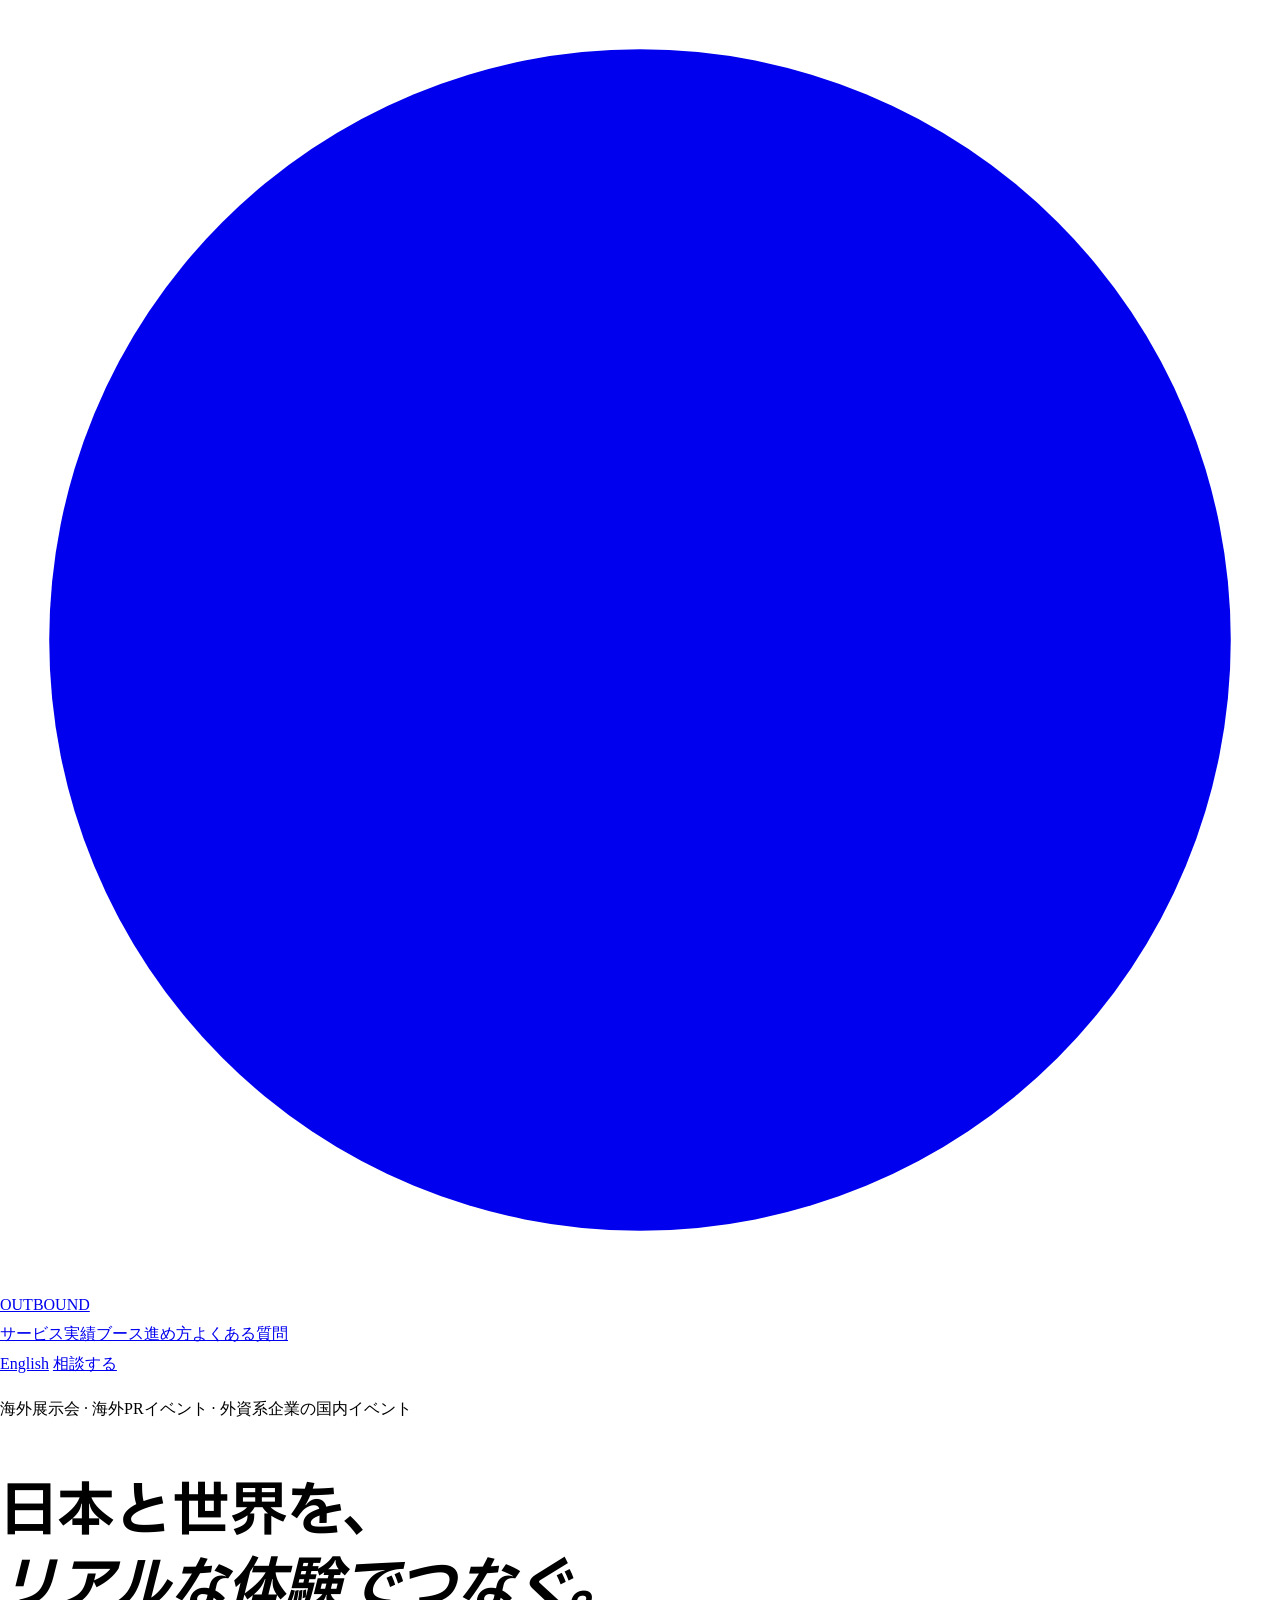
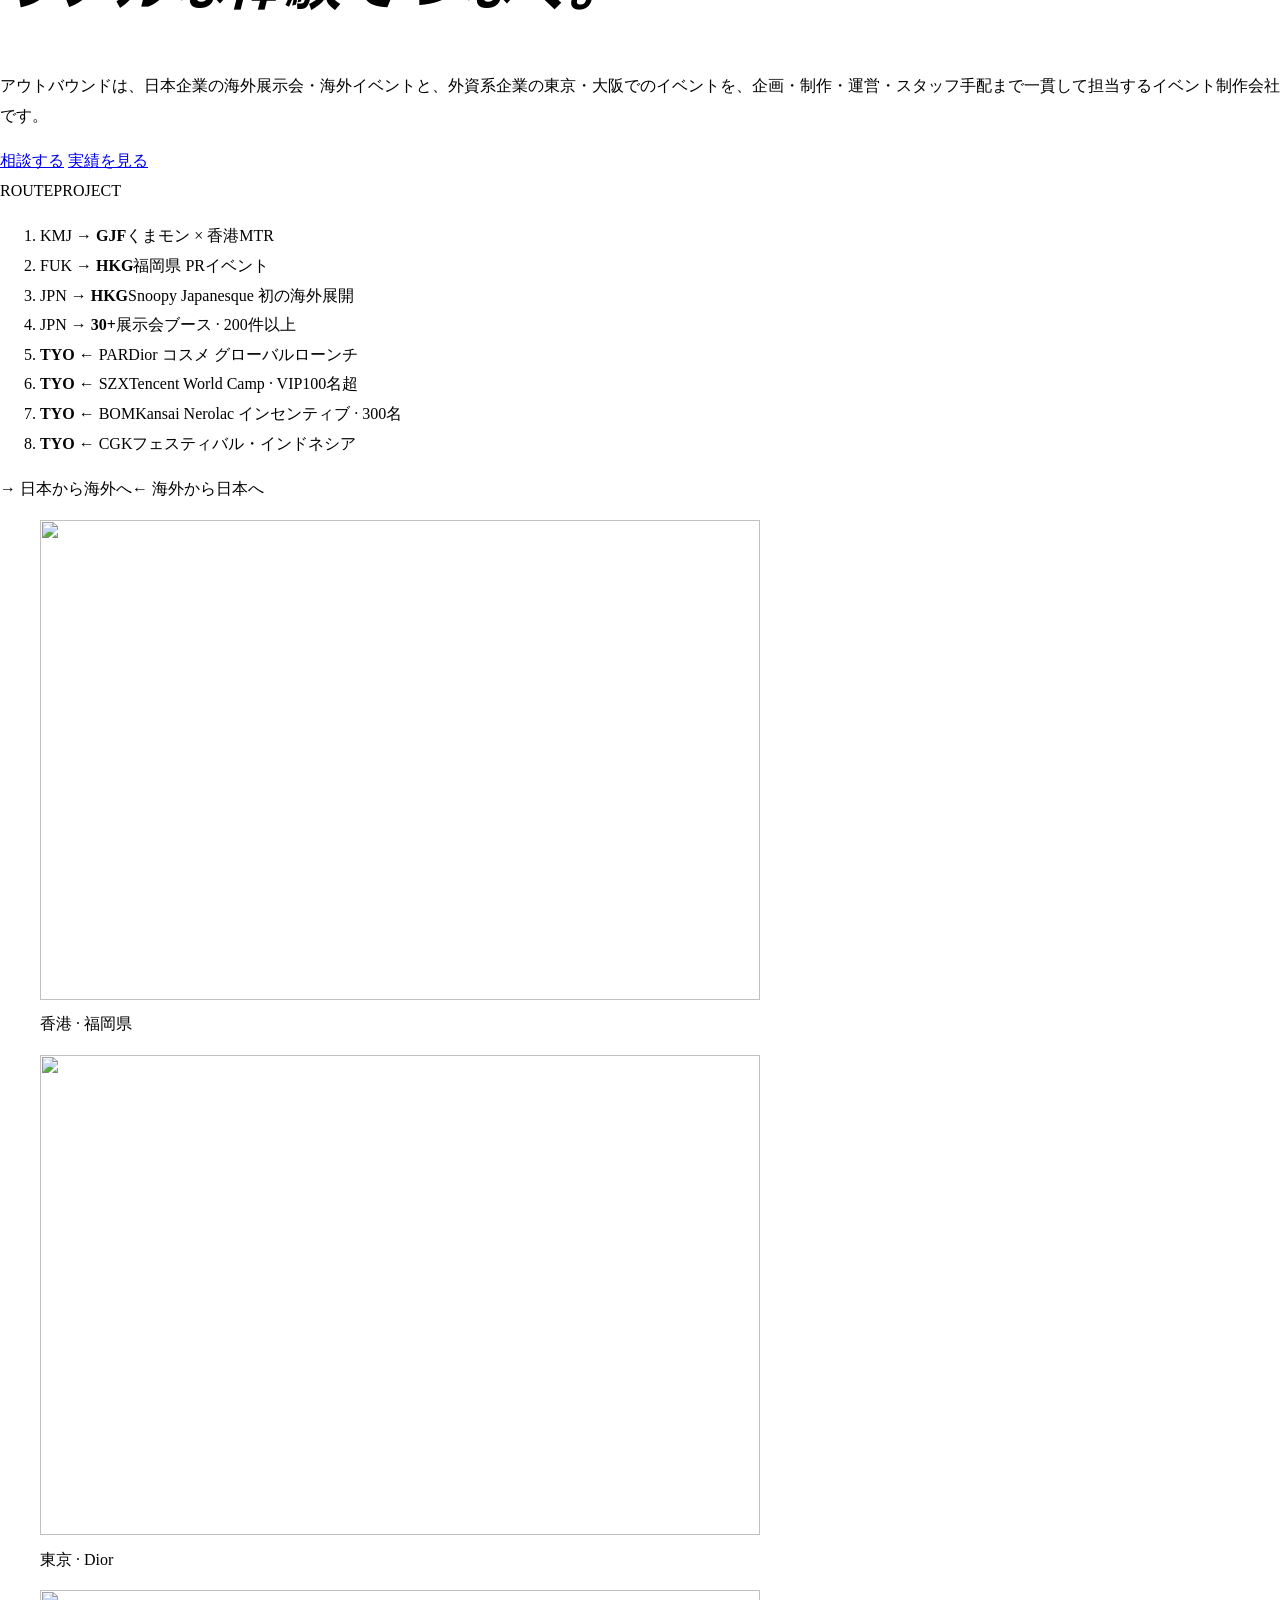
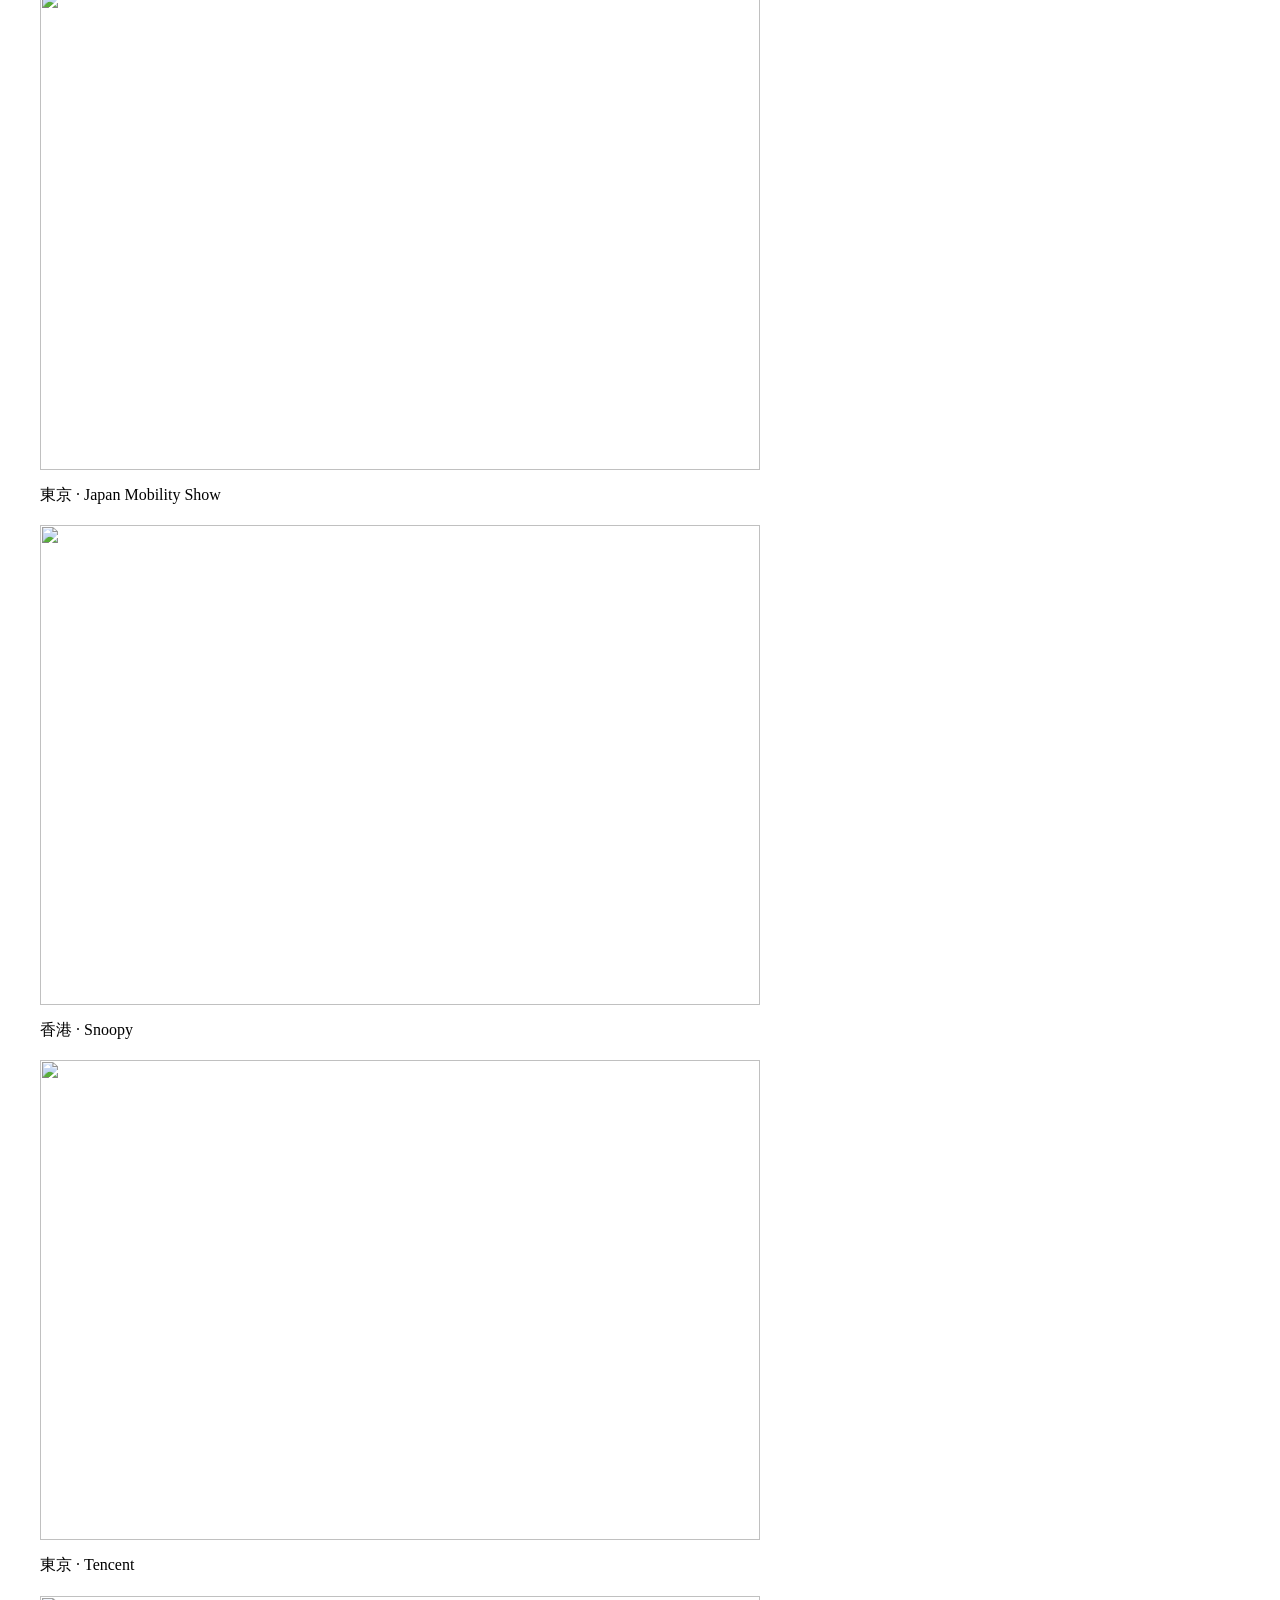
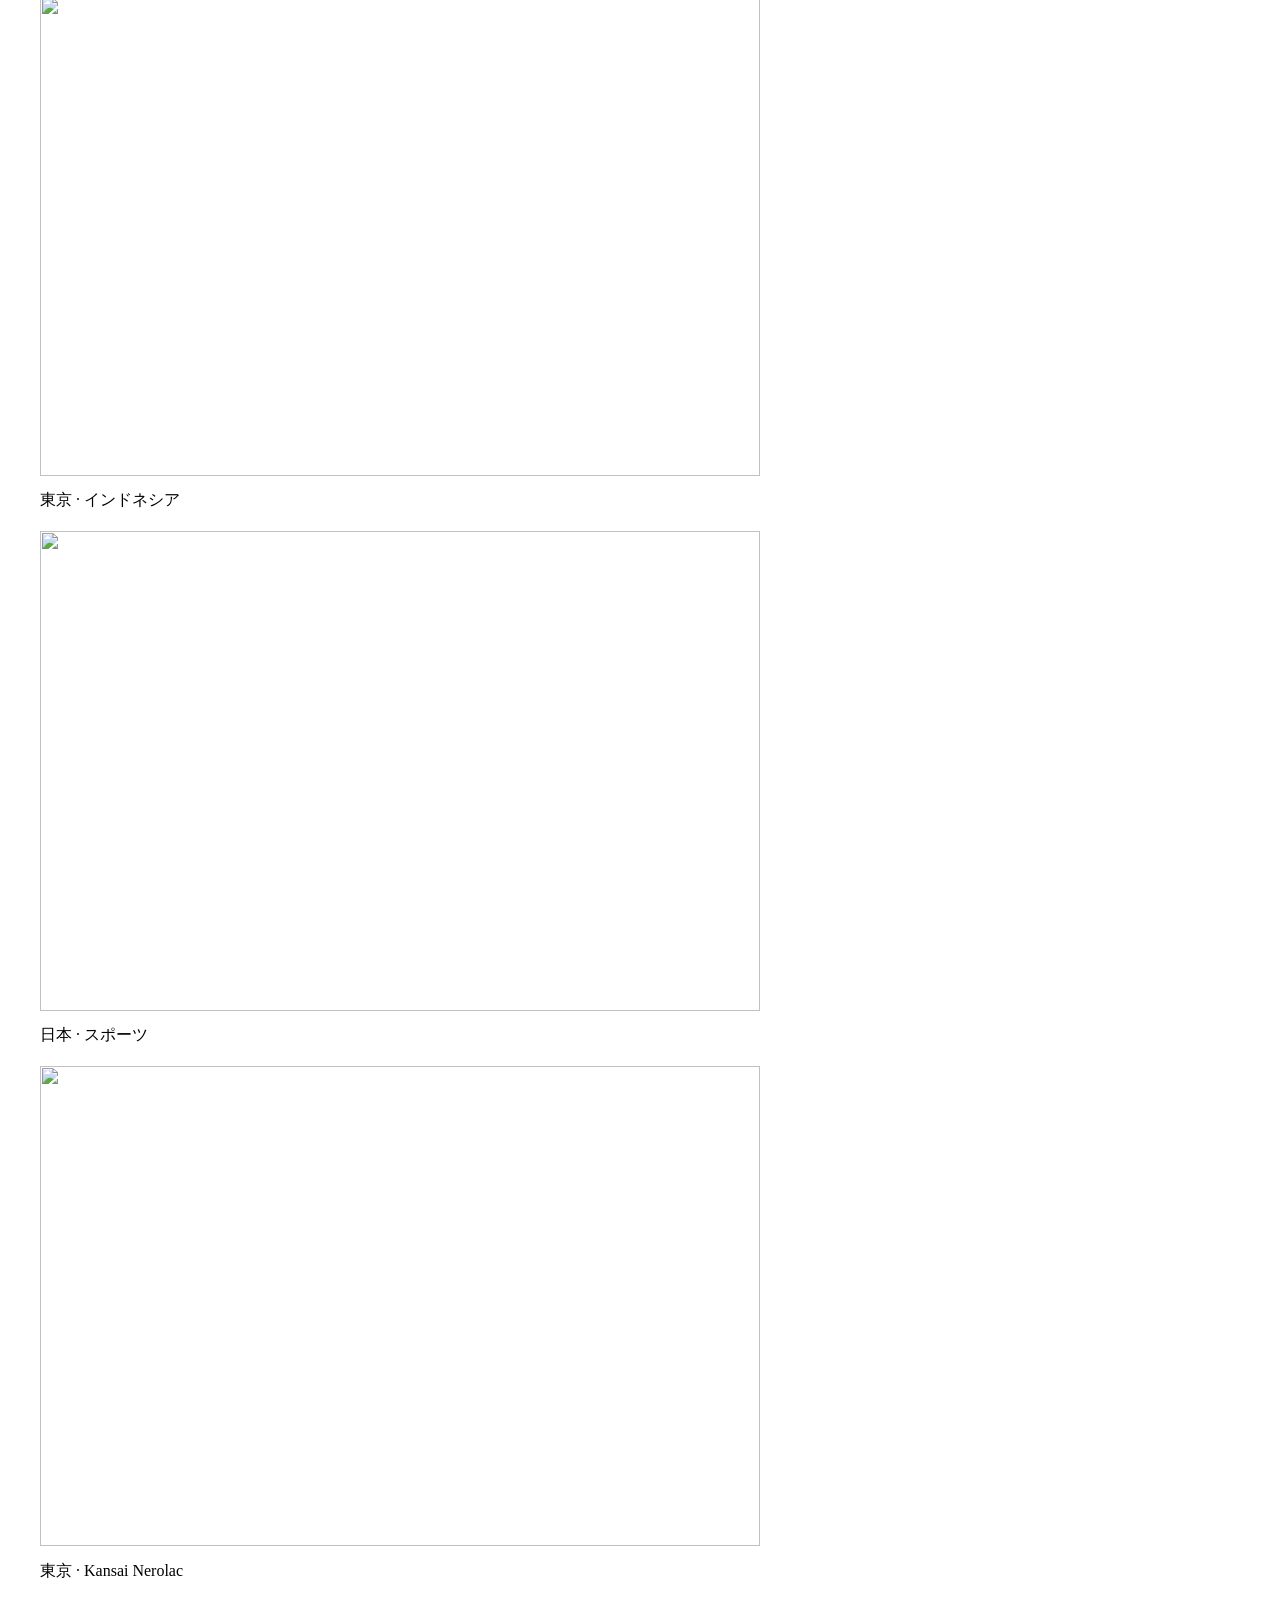
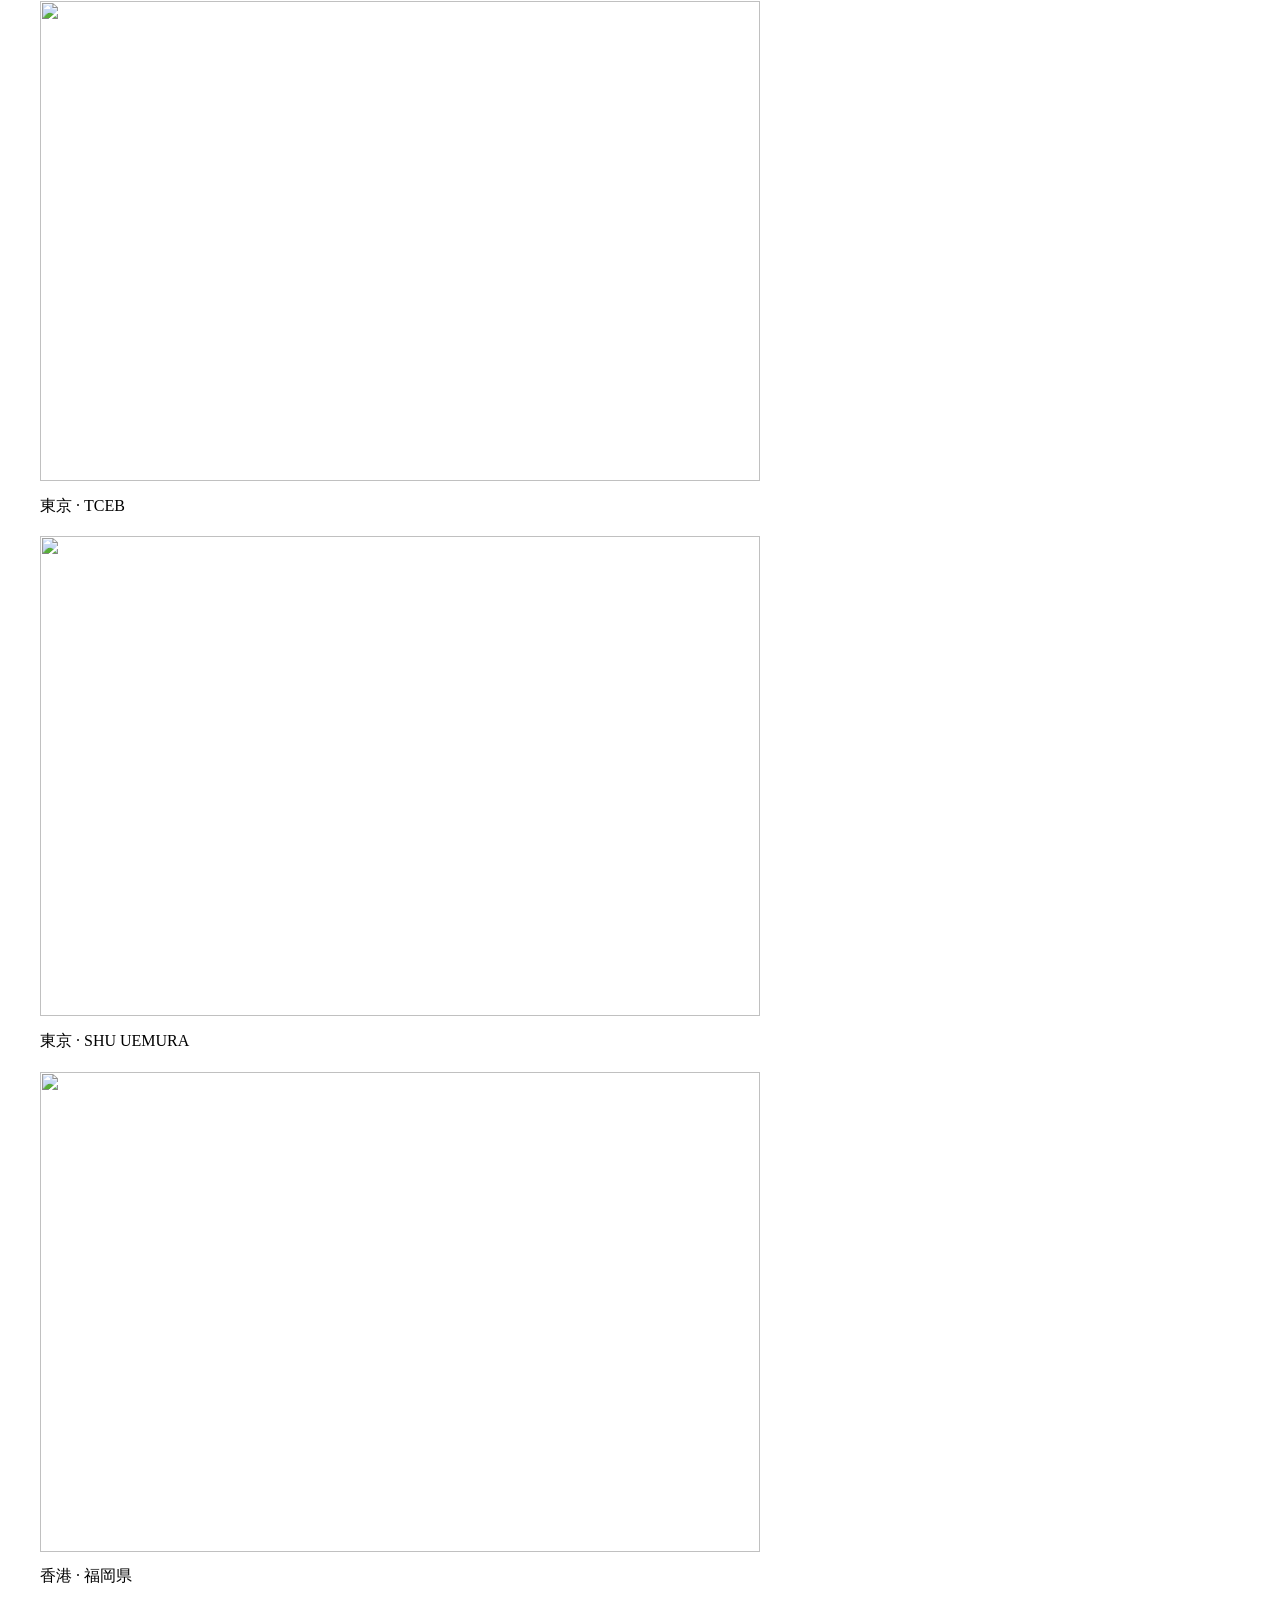
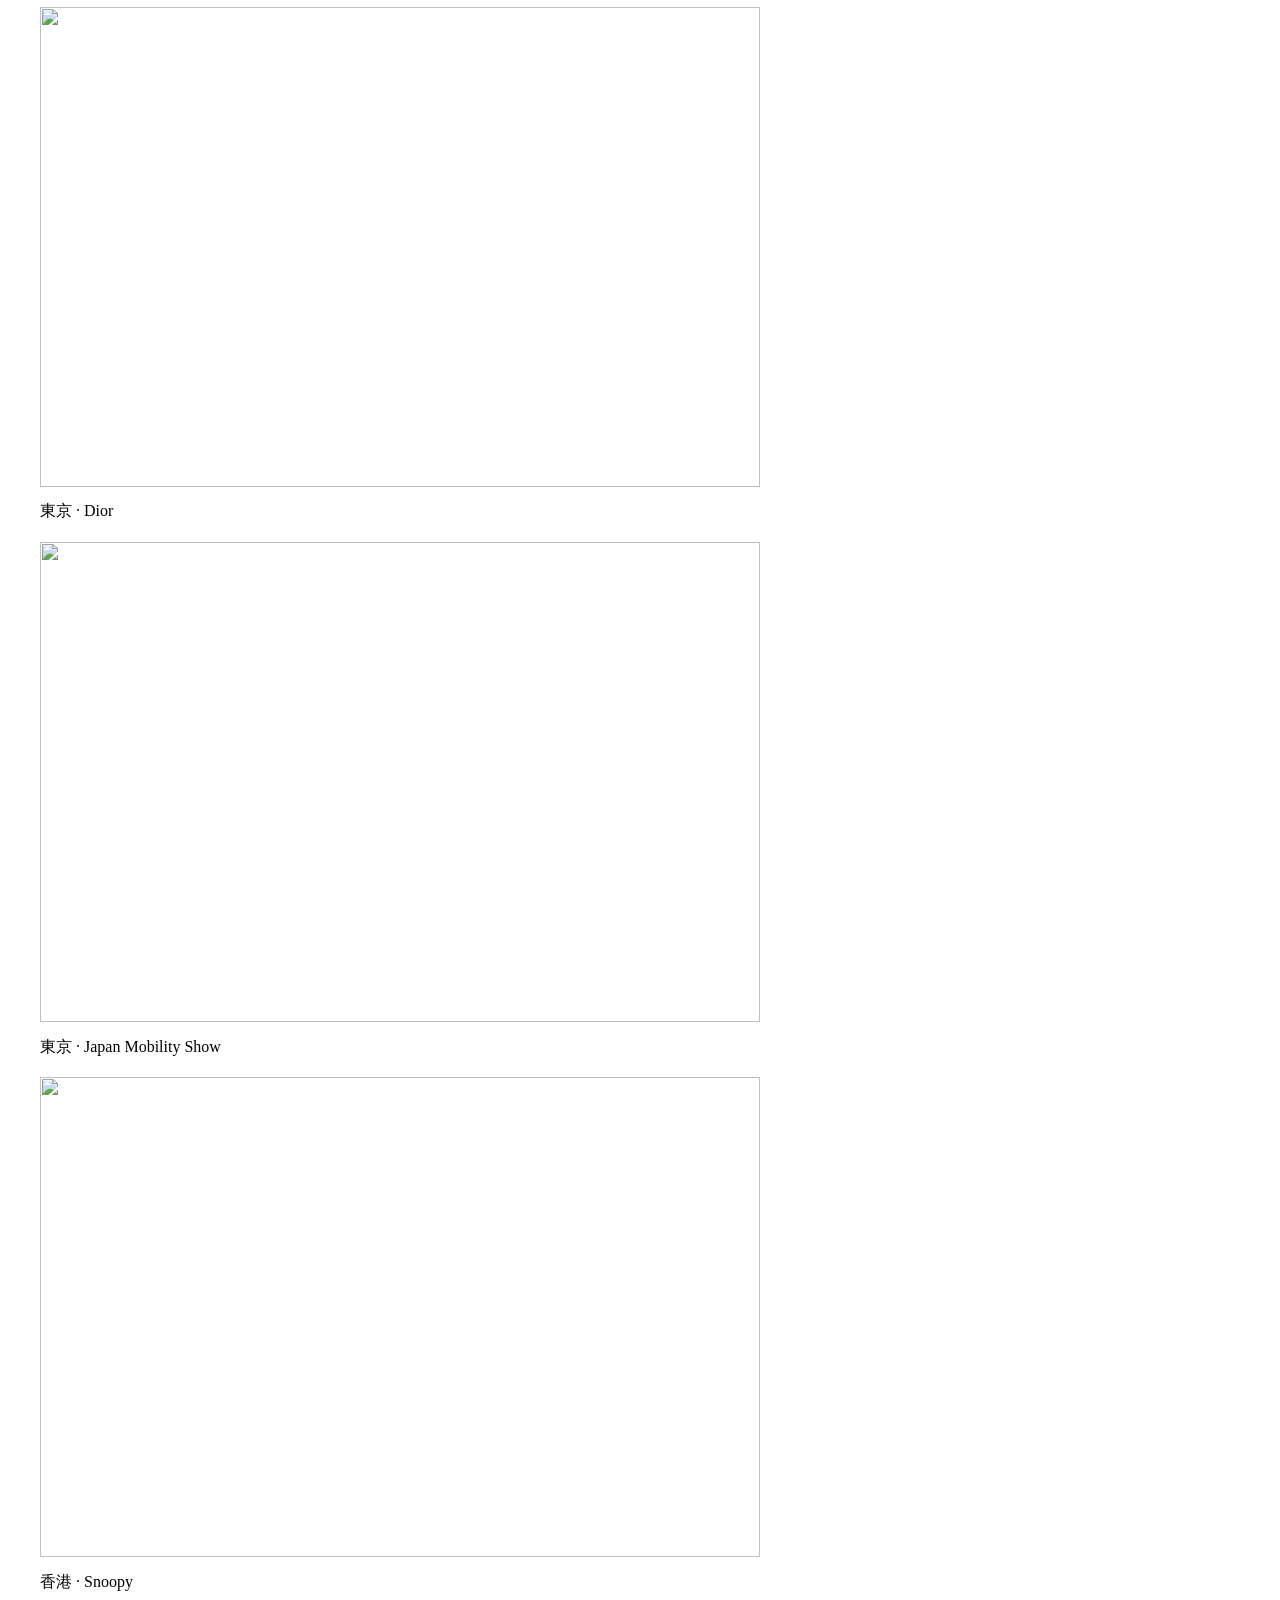
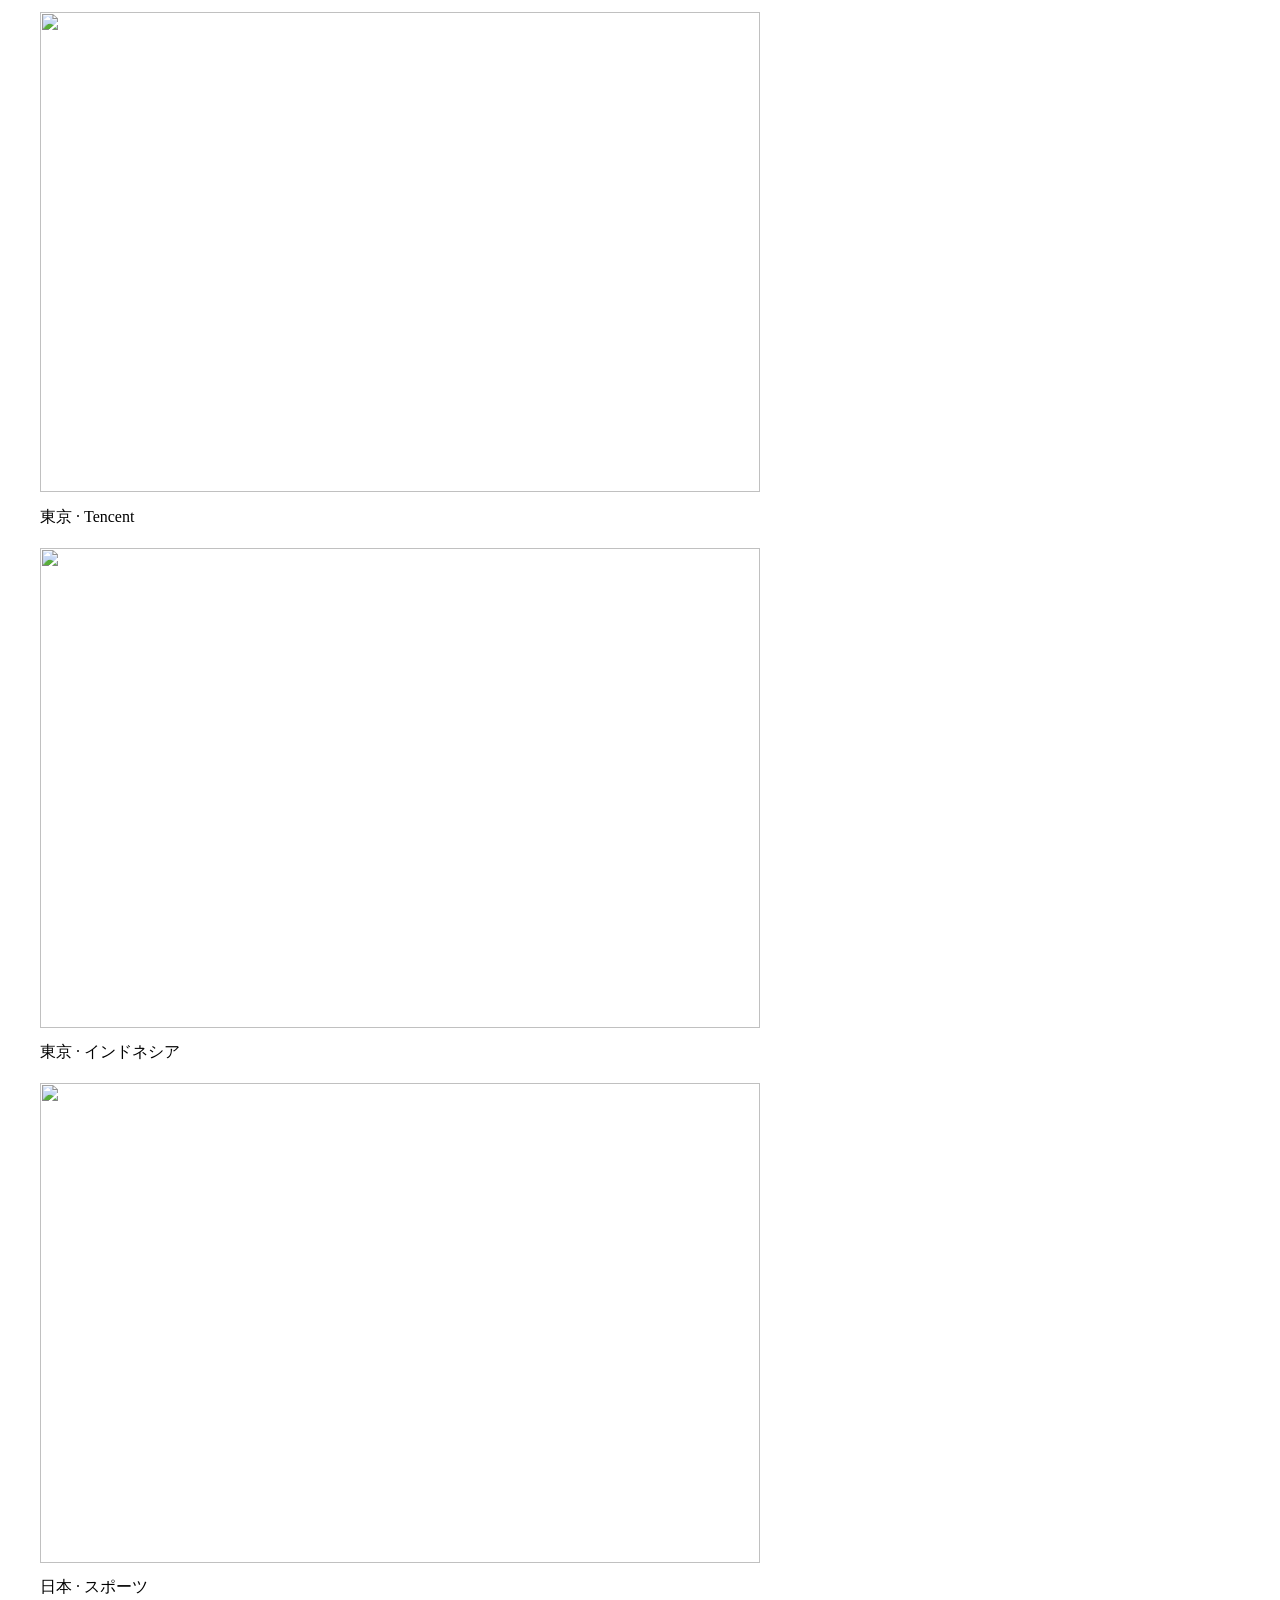
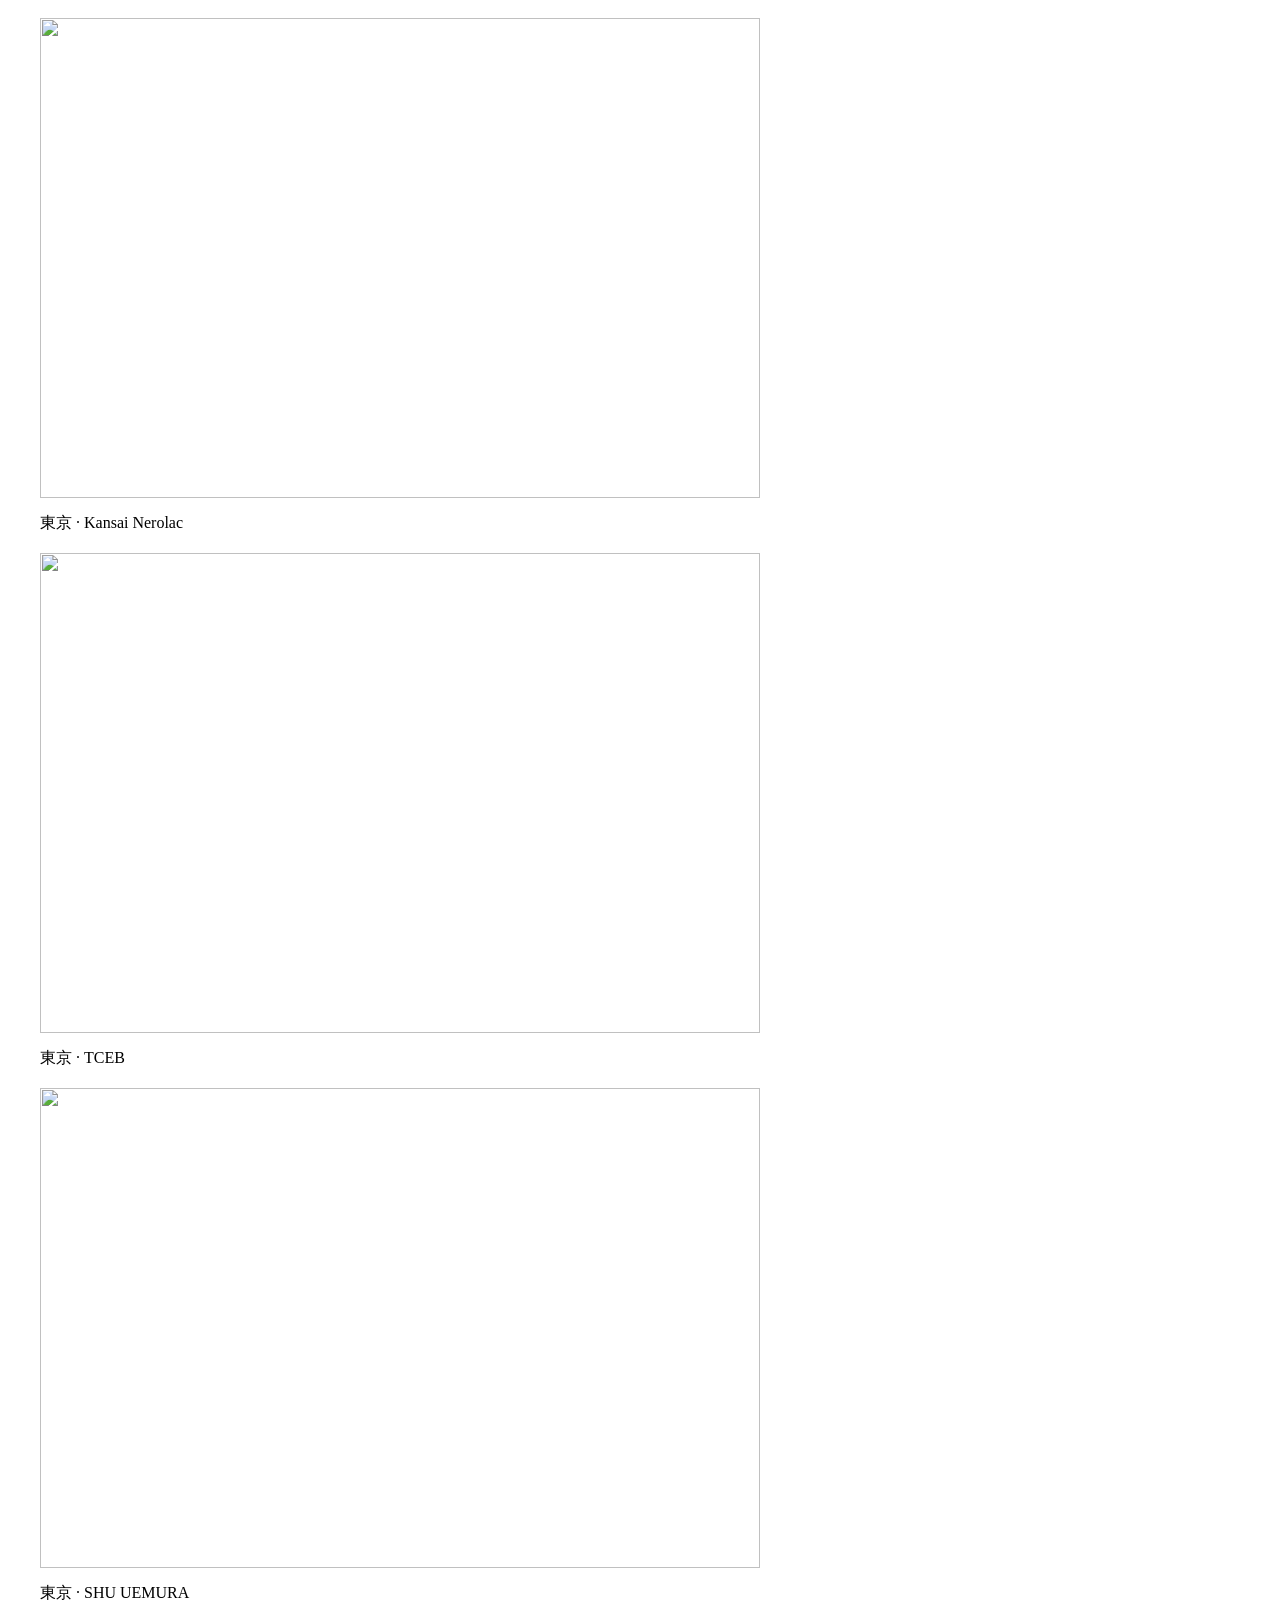
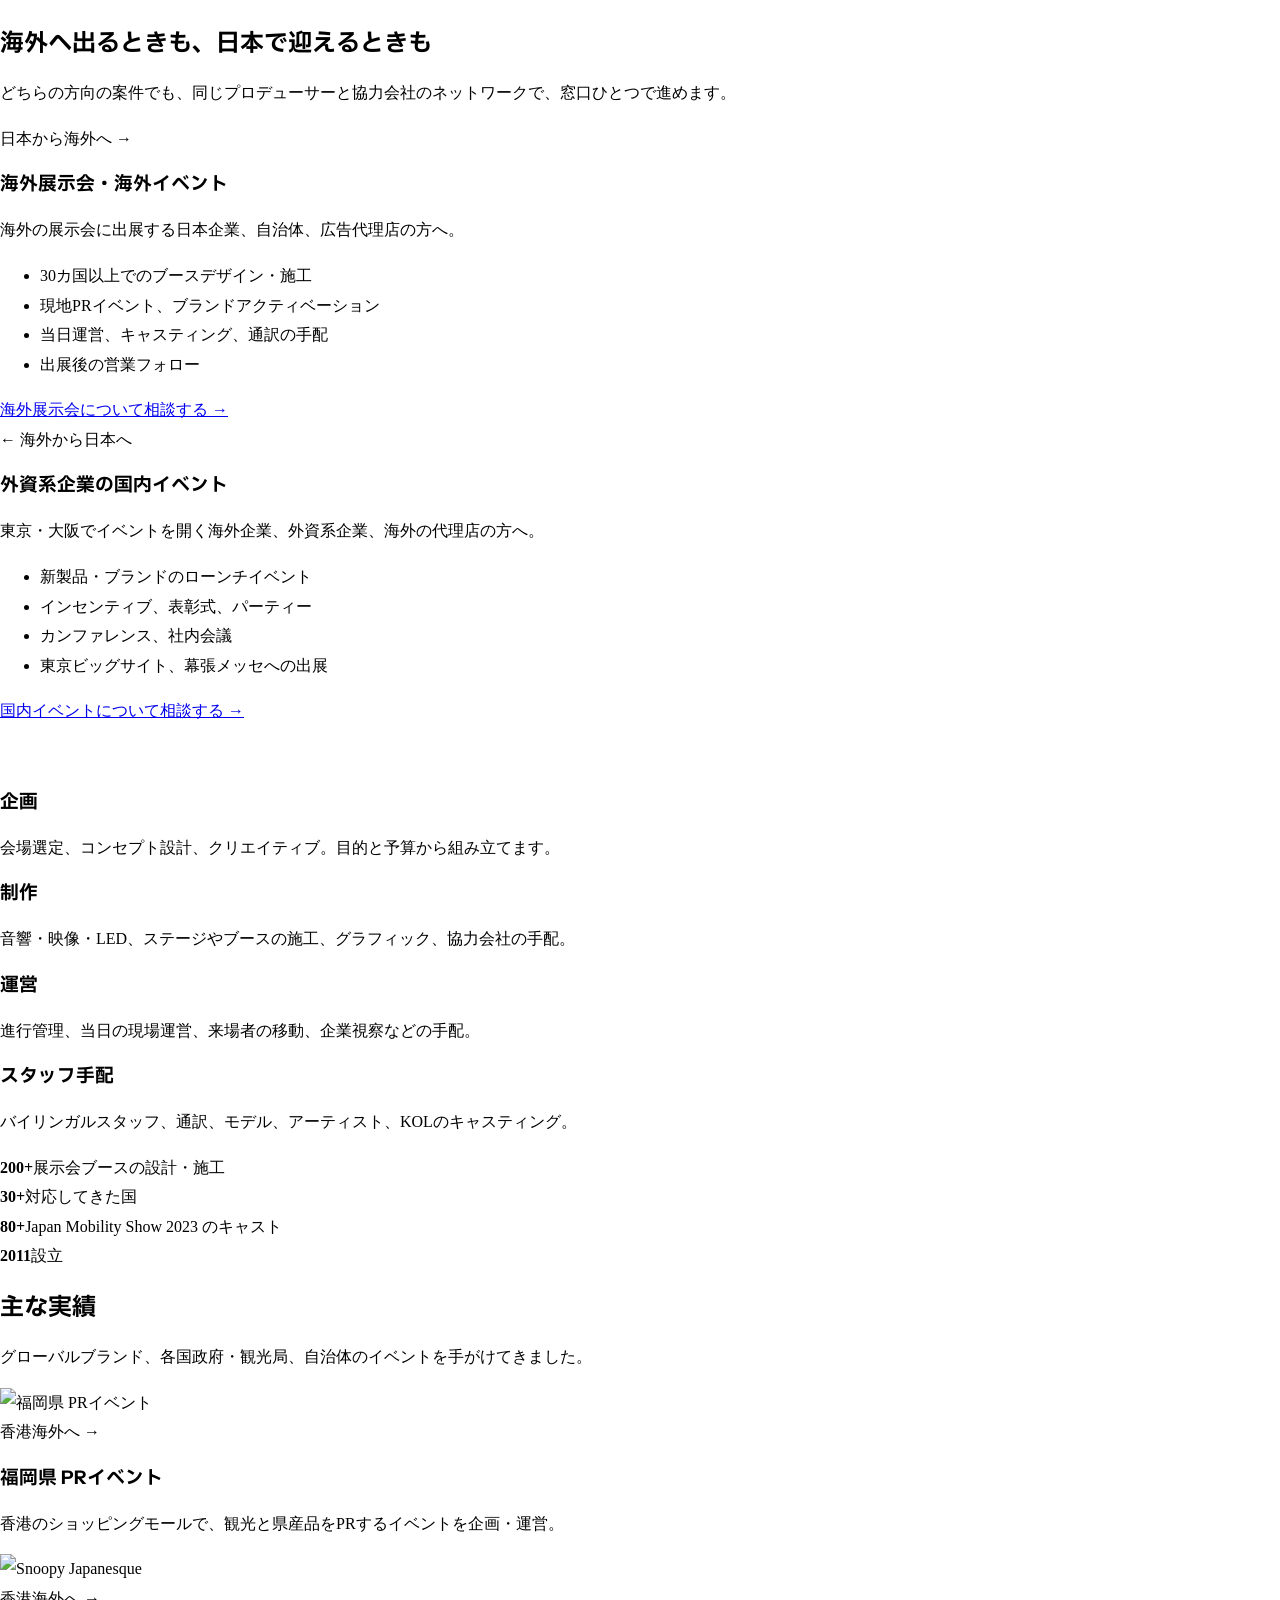
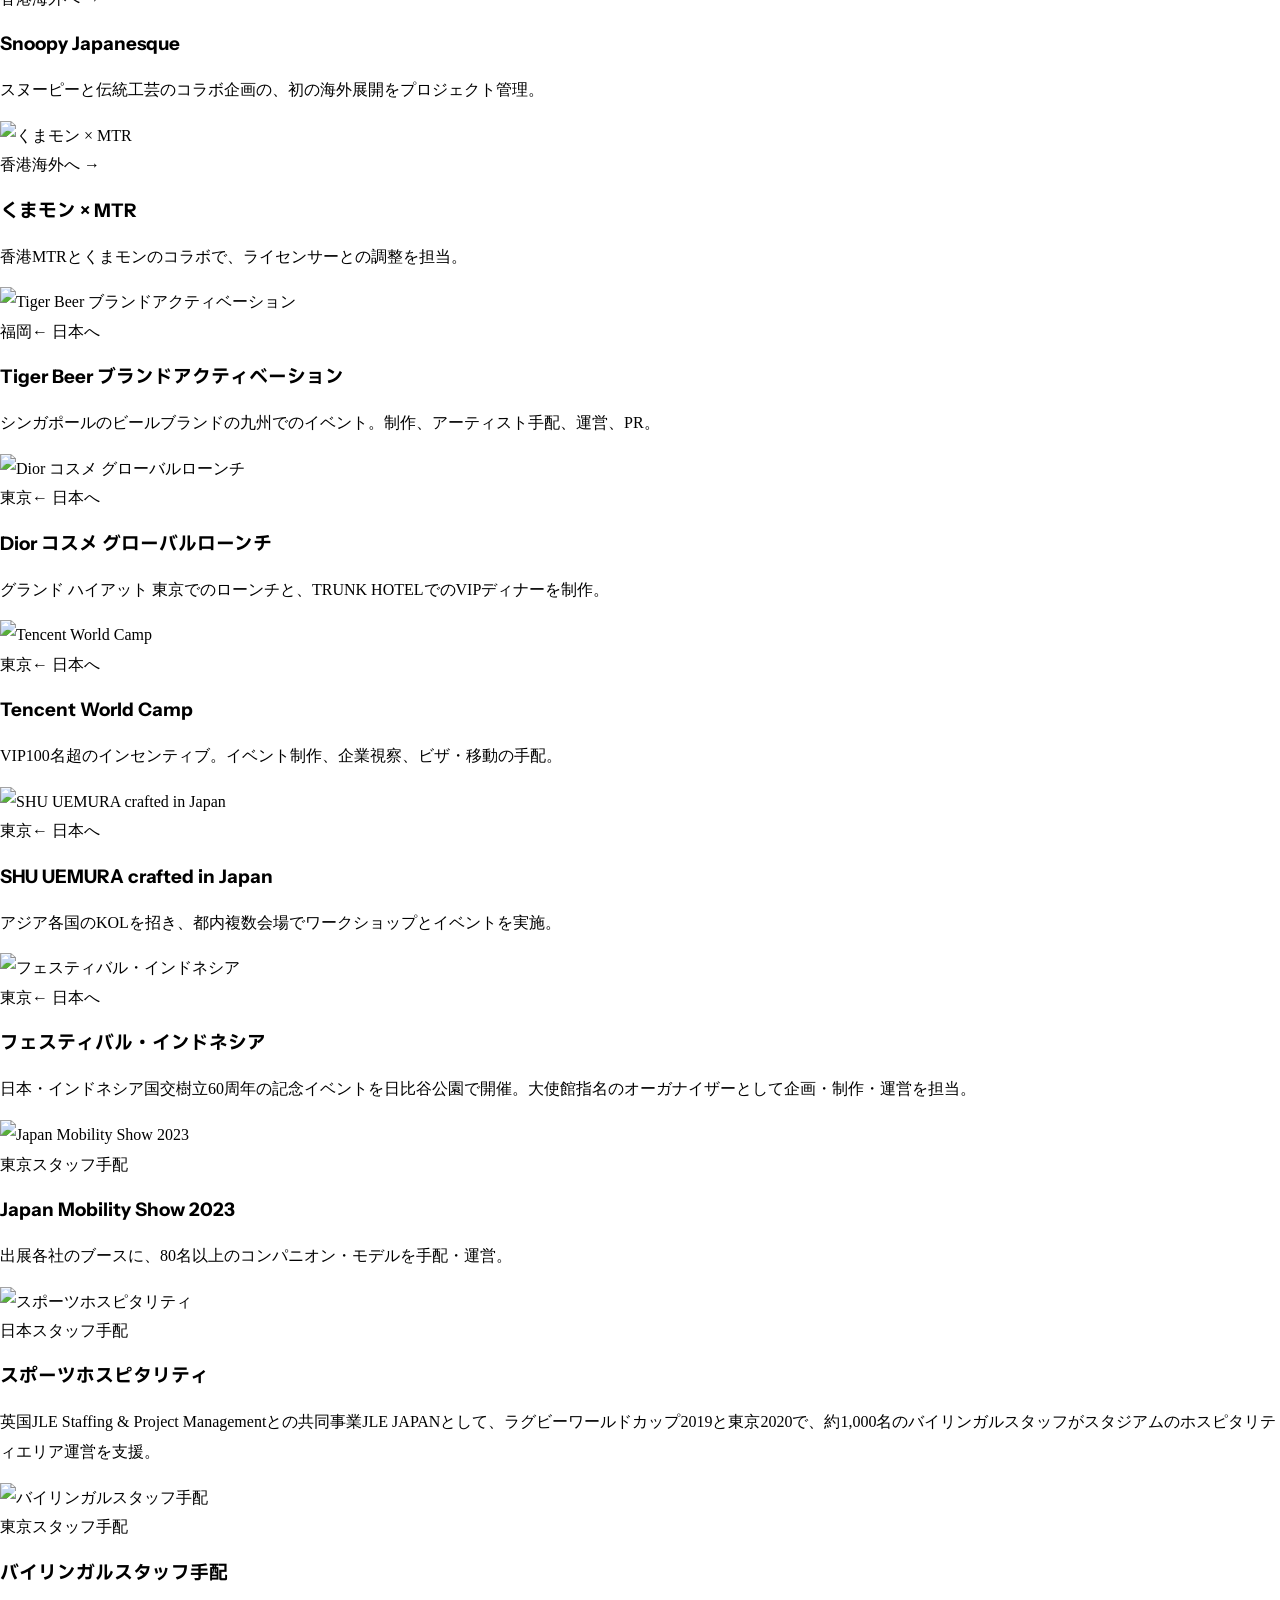
==== commit c35e7777: "Name the cities of the four Canva stand photos (Macau, Hong Kong, Tokyo, Jakarta) Co-Authored-By: Cl" ====
--- a/site/ja/index.html
+++ b/site/ja/index.html
@@ -168,7 +168,7 @@
         <h2>世界30カ国以上で、200ブース以上</h2>
         <p>デザイン・設計から施工、会期中の運営、撤去まで一貫して担当します。社内デザイナーと各国の施工パートナーで、予算・スケジュール・品質をまとめて管理します。</p>
       </div>
-      <div class="stands" id="stands-grid"><figure class="stand big"><img src="/img/booth-hongkong.webp" alt="香港の展示会ブース" loading="lazy"><figcaption>香港</figcaption></figure><figure class="stand"><img src="/img/booth-paris.webp" alt="パリの展示会ブース" loading="lazy"><figcaption>パリ</figcaption></figure><figure class="stand"><img src="/img/booth-kyoraku.webp" alt="展示会ブース" loading="lazy"><figcaption>xxx</figcaption></figure><figure class="stand"><img src="/img/booth-saopaulo.webp" alt="サンパウロの展示会ブース" loading="lazy"><figcaption>サンパウロ</figcaption></figure><figure class="stand"><img src="/img/booth-macau.webp" alt="マカオの展示会ブース" loading="lazy"><figcaption>マカオ</figcaption></figure><figure class="stand"><img src="/img/booth-c2.webp" alt="展示会ブース" loading="lazy"><figcaption>xxx</figcaption></figure><figure class="stand"><img src="/img/booth-tokyo.webp" alt="東京の展示会ブース" loading="lazy"><figcaption>東京</figcaption></figure><figure class="stand"><img src="/img/booth-c3.webp" alt="展示会ブース" loading="lazy"><figcaption>xxx</figcaption></figure><figure class="stand"><img src="/img/booth-c4.webp" alt="展示会ブース" loading="lazy"><figcaption>xxx</figcaption></figure><figure class="stand extra"><img src="/img/booth-munich.webp" alt="ミュンヘンの展示会ブース" loading="lazy"><figcaption>ミュンヘン</figcaption></figure><figure class="stand extra"><img src="/img/booth-newyork.webp" alt="ニューヨークの展示会ブース" loading="lazy"><figcaption>ニューヨーク</figcaption></figure><figure class="stand extra"><img src="/img/booth-vancouver.webp" alt="バンクーバーの展示会ブース" loading="lazy"><figcaption>バンクーバー</figcaption></figure></div>
+      <div class="stands" id="stands-grid"><figure class="stand big"><img src="/img/booth-hongkong.webp" alt="香港の展示会ブース" loading="lazy"><figcaption>香港</figcaption></figure><figure class="stand"><img src="/img/booth-paris.webp" alt="パリの展示会ブース" loading="lazy"><figcaption>パリ</figcaption></figure><figure class="stand"><img src="/img/booth-kyoraku.webp" alt="マカオの展示会ブース" loading="lazy"><figcaption>マカオ</figcaption></figure><figure class="stand"><img src="/img/booth-saopaulo.webp" alt="サンパウロの展示会ブース" loading="lazy"><figcaption>サンパウロ</figcaption></figure><figure class="stand"><img src="/img/booth-macau.webp" alt="マカオの展示会ブース" loading="lazy"><figcaption>マカオ</figcaption></figure><figure class="stand"><img src="/img/booth-c2.webp" alt="香港のLUXCEAR展示会ブース" loading="lazy"><figcaption>香港</figcaption></figure><figure class="stand"><img src="/img/booth-tokyo.webp" alt="東京の展示会ブース" loading="lazy"><figcaption>東京</figcaption></figure><figure class="stand"><img src="/img/booth-c3.webp" alt="東京の展示会ブース" loading="lazy"><figcaption>東京</figcaption></figure><figure class="stand"><img src="/img/booth-c4.webp" alt="ジャカルタのNIKKOL GROUP展示会ブース" loading="lazy"><figcaption>ジャカルタ</figcaption></figure><figure class="stand extra"><img src="/img/booth-munich.webp" alt="ミュンヘンの展示会ブース" loading="lazy"><figcaption>ミュンヘン</figcaption></figure><figure class="stand extra"><img src="/img/booth-newyork.webp" alt="ニューヨークの展示会ブース" loading="lazy"><figcaption>ニューヨーク</figcaption></figure><figure class="stand extra"><img src="/img/booth-vancouver.webp" alt="バンクーバーの展示会ブース" loading="lazy"><figcaption>バンクーバー</figcaption></figure></div>
       <div class="stands-foot"><button type="button" class="stands-more" id="stands-more" aria-controls="stands-grid" aria-expanded="false" data-less="閉じる">ブースをもっと見る</button>
       <a class="stands-cta" href="#contact">展示会ブースについて相談する →</a></div>
     </div>
